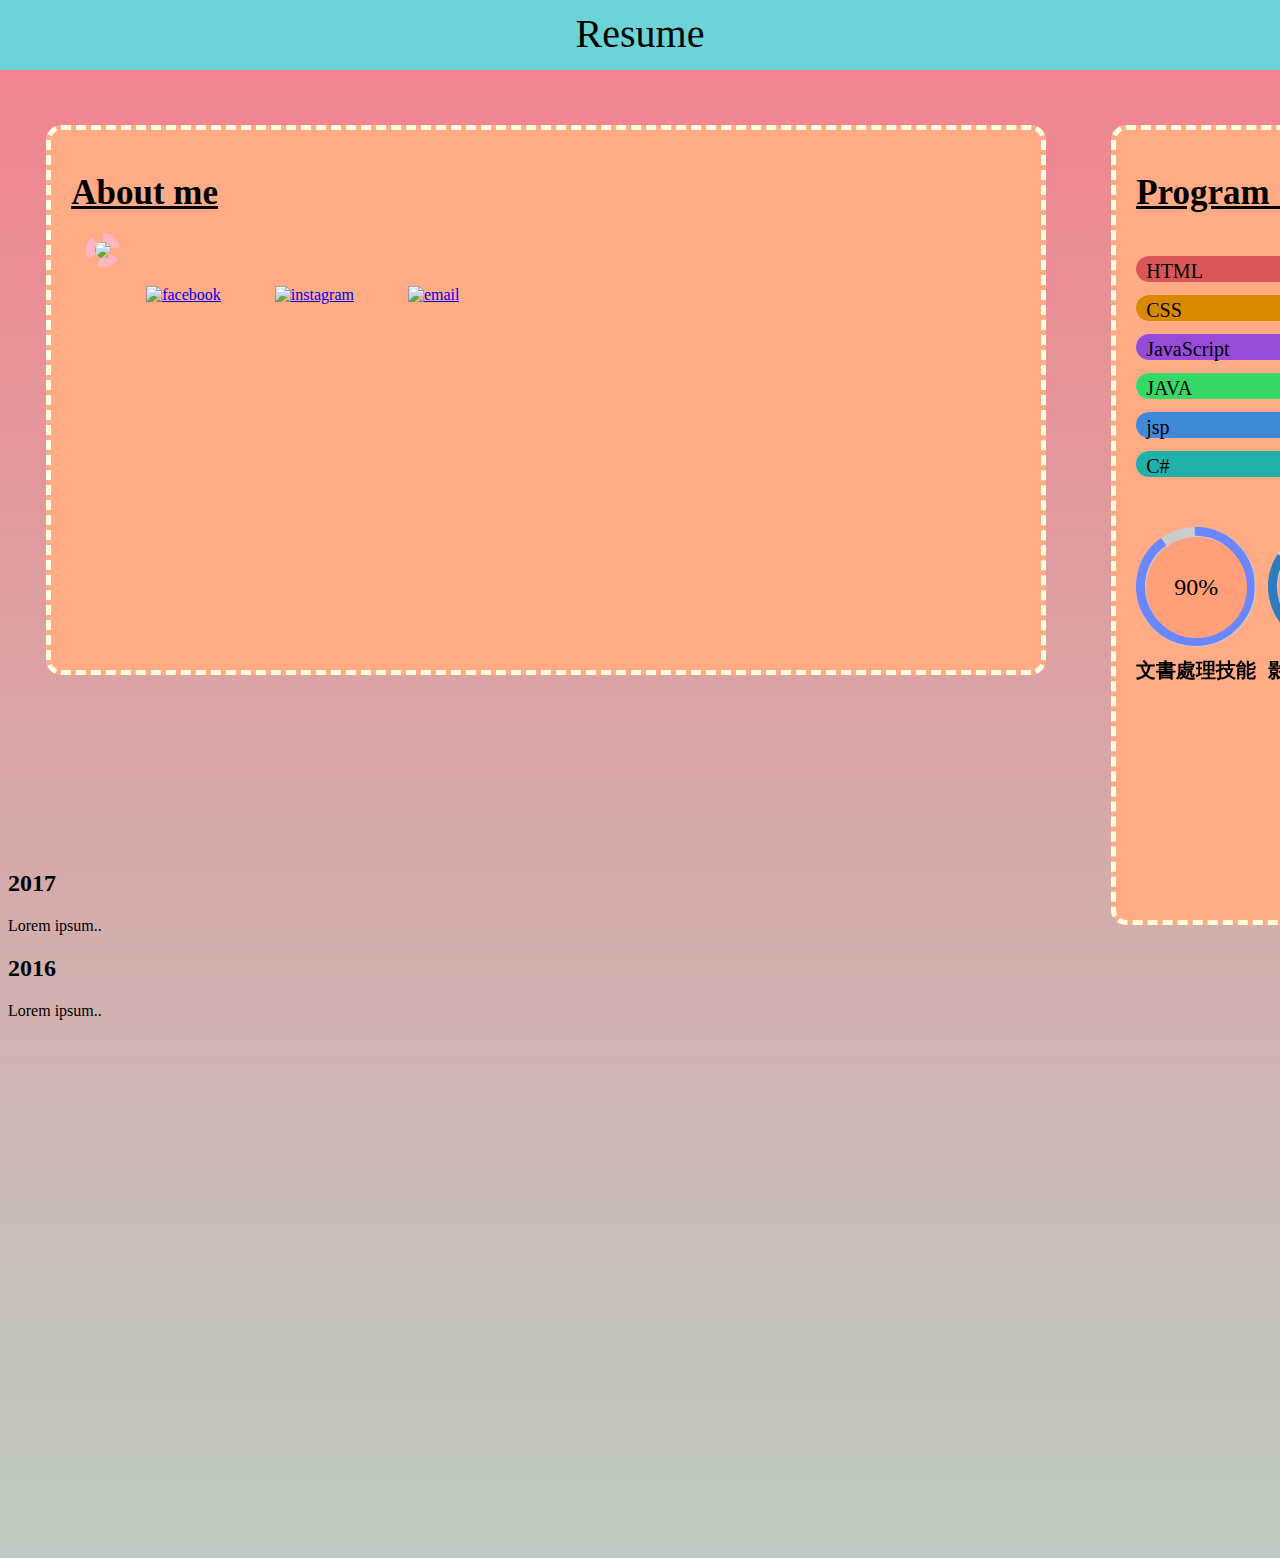
==== index.html @ b9663db2 "Add files via upload" ====
<!DOCTYPE html>
<html lang="en">

<head>
  <meta charset="UTF-8">
  <meta name="viewport" content="width=device-width, initial-scale=1">
  <title>個人簡歷</title>
  <link rel="stylesheet" type="text/css" href="assets/Css/style.css">
  <link rel="stylesheet" type="text/css" href="assets/Css/circle.css">
  <link rel="stylesheet" href="https://cdnjs.cloudflare.com/ajax/libs/animate.css/4.1.1/animate.min.css" />
  <script src="assets/Js/script.js"></script>
  <link href="assets/Css/progress.css" rel="stylesheet">
</head>

<body>
  <div class="header">
    <div class="title">Resume</div>
  </div>
  <div class="block1 anm2">
    <div class="about">
      <h1>About me</h1>
    </div>
    <div class="img">
      <div class="line"><img class="circle" src="assets/Image/pic1.png"></div>
    </div>
    <div class="icon">
      <a href="https://www.facebook.com/s212225"><img src="assets/Image/facebook.png" title="facebook"></a>
      <a href="https://www.instagram.com/sakuya_214/"><img src="assets/Image/instagram.png" title="instagram"></a>
      <a href="mailto:s2122250.0@gmail.com"><img src="assets/Image/email.png" title="email"></a>
    </div>
    <div class="info">
      <p>Name</p>
      <p>Birthday</p>
    </div>
    <div class="infomation">
      <p>蔣宜珊 (JIANG YI SHAN)</p>
      <p>2001/02/14</p>
    </div>
  </div>


  <div class="block2">
    <div>
      <h1>Program Skills</h1>
      <p>HTML</p>
      <div class="skill_bar">
        <div class="container">
          <div class="skills html">90%</div>
        </div>
        <p>CSS</p>
        <div class="container">
          <div class="skills css">80%</div>
        </div>
        <p>JavaScript</p>
        <div class="container">
          <div class="skills js">65%</div>
        </div>
        <p>JAVA</p>
        <div class="container">
          <div class="skills java">70%</div>
        </div>
        <p>jsp</p>
        <div class="container">
          <div class="skills jsp">60%</div>
        </div>
        <p>C#</p>
        <div class="container">
          <div class="skills c">76%</div>
        </div>
      </div>
    </div>

    <div class="clearfix">
      <div class="c100 p90 instrument">
        <span>90%</span>
        <div class="slice">
          <div class="bar"></div>
          <div class="fill"></div>
        </div>
        <div class="normal">文書處理技能</div>
      </div>
      <div class="c100 p84 img_p">
        <span>84%</span>
        <div class="slice">
          <div class="bar"></div>
          <div class="fill"></div>
        </div>
        <div class="normal">影像處理技能</div>
      </div>
    </div>
  </div>

  <div>

    <div class="timeline">
      <div class="box left">
        <div class="content">
          <h2>2017</h2>
          <p>Lorem ipsum..</p>
        </div>
      </div>
      <div class="box right">
        <div class="content">
          <h2>2016</h2>
          <p>Lorem ipsum..</p>
        </div>
      </div>
    </div>

  </div>
</body>

</html>
---- assets/Css/style.css ----
body {
  background-image: linear-gradient(to top, #bcccc1 0%, #ff7283 120%);
  height: 1500px;
}

.header {
  width: 100%;
  height: 70px;
  position: fixed;
  top: 0px;
  left: 0px;
  z-index: 2;
  background-color: #6cd4d7;
  border-radius: 0px;
}

.title {
  font-family: Impact;
  font-size: 40px;
  text-align: center;
  padding: 10px;
}

.block1 {
  height: 550px;
  width: 1000px;
  position: relative;
  top: 5%;
  left: 5%;
  padding: 20px;
  margin: 50px 0 0 -25px;
  border-style: dashed;
  border-color: lightyellow;
  border-width: 5px;
  background-color: #ffab86;
}

.block2 {
  height: 800px;
  width: 490px;
  position: relative;
  top: 5%;
  left: 5%;
  padding: 20px;
  margin: -550px 0 0 1040px;
  border-style: dashed;
  border-color: lightyellow;
  border-width: 5px;
  background-color: #ffab86;
}

.block2 p {
  font-family: impact;
  font-size: 20px;
  position: relative;
  top: 47px;
  left: 10px;
}

.circle {
  border-radius: 50%;
  border-style: dashed;
  border-color: lightpink;
  border-width: 9px;
}



.img {
  padding: 15px;
  padding-top: 40px;
}

h1 {
  font-family: Impact;
  font-size: 35px;
  margin-bottom: -20px;
  text-decoration: underline;

}

.line:hover {
  transform: translateY(-30px);
  transition: 1s ease-in-out;
}

.line {
  transition: 1s ease-in-out;

  width: 320px;
}

.icon img {
  border-radius: 0px;
  margin-left: 50px;
  position: relative;
  left: 25px;

}

.info {
  position: relative;
  top: -390px;
  left: 400px;
  font-family: impact, '微軟正黑體';
  font-size: 28px;
  font-weight: bold;
}

.infomation {
  position: relative;
  top: -518px;
  left: 550px;
  font-family: impact, '微軟正黑體';
  font-size: 28px;
  font-weight: bold;
}

*,
body,
a,
a:hover {
  cursor: url(../Image/cur.png), auto;
}
---- assets/Css/circle.css ----
.rect-auto,
.c100.p51 .slice,
.c100.p52 .slice,
.c100.p53 .slice,
.c100.p54 .slice,
.c100.p55 .slice,
.c100.p56 .slice,
.c100.p57 .slice,
.c100.p58 .slice,
.c100.p59 .slice,
.c100.p60 .slice,
.c100.p61 .slice,
.c100.p62 .slice,
.c100.p63 .slice,
.c100.p64 .slice,
.c100.p65 .slice,
.c100.p66 .slice,
.c100.p67 .slice,
.c100.p68 .slice,
.c100.p69 .slice,
.c100.p70 .slice,
.c100.p71 .slice,
.c100.p72 .slice,
.c100.p73 .slice,
.c100.p74 .slice,
.c100.p75 .slice,
.c100.p76 .slice,
.c100.p77 .slice,
.c100.p78 .slice,
.c100.p79 .slice,
.c100.p80 .slice,
.c100.p81 .slice,
.c100.p82 .slice,
.c100.p83 .slice,
.c100.p84 .slice,
.c100.p85 .slice,
.c100.p86 .slice,
.c100.p87 .slice,
.c100.p88 .slice,
.c100.p89 .slice,
.c100.p90 .slice,
.c100.p91 .slice,
.c100.p92 .slice,
.c100.p93 .slice,
.c100.p94 .slice,
.c100.p95 .slice,
.c100.p96 .slice,
.c100.p97 .slice,
.c100.p98 .slice,
.c100.p99 .slice,
.c100.p100 .slice {
  clip: rect(auto, auto, auto, auto);
}

.pie,
.c100 .bar,
.c100.p51 .fill,
.c100.p52 .fill,
.c100.p53 .fill,
.c100.p54 .fill,
.c100.p55 .fill,
.c100.p56 .fill,
.c100.p57 .fill,
.c100.p58 .fill,
.c100.p59 .fill,
.c100.p60 .fill,
.c100.p61 .fill,
.c100.p62 .fill,
.c100.p63 .fill,
.c100.p64 .fill,
.c100.p65 .fill,
.c100.p66 .fill,
.c100.p67 .fill,
.c100.p68 .fill,
.c100.p69 .fill,
.c100.p70 .fill,
.c100.p71 .fill,
.c100.p72 .fill,
.c100.p73 .fill,
.c100.p74 .fill,
.c100.p75 .fill,
.c100.p76 .fill,
.c100.p77 .fill,
.c100.p78 .fill,
.c100.p79 .fill,
.c100.p80 .fill,
.c100.p81 .fill,
.c100.p82 .fill,
.c100.p83 .fill,
.c100.p84 .fill,
.c100.p85 .fill,
.c100.p86 .fill,
.c100.p87 .fill,
.c100.p88 .fill,
.c100.p89 .fill,
.c100.p90 .fill,
.c100.p91 .fill,
.c100.p92 .fill,
.c100.p93 .fill,
.c100.p94 .fill,
.c100.p95 .fill,
.c100.p96 .fill,
.c100.p97 .fill,
.c100.p98 .fill,
.c100.p99 .fill,
.c100.p100 .fill {
  position: absolute;
  border: 0.08em solid #307bbb;
  width: 0.84em;
  height: 0.84em;
  clip: rect(0em, 0.5em, 1em, 0em);
  border-radius: 50%;
  -webkit-transform: rotate(0deg);
  -moz-transform: rotate(0deg);
  -ms-transform: rotate(0deg);
  -o-transform: rotate(0deg);
  transform: rotate(0deg);
}

.pie-fill,
.c100.p51 .bar:after,
.c100.p51 .fill,
.c100.p52 .bar:after,
.c100.p52 .fill,
.c100.p53 .bar:after,
.c100.p53 .fill,
.c100.p54 .bar:after,
.c100.p54 .fill,
.c100.p55 .bar:after,
.c100.p55 .fill,
.c100.p56 .bar:after,
.c100.p56 .fill,
.c100.p57 .bar:after,
.c100.p57 .fill,
.c100.p58 .bar:after,
.c100.p58 .fill,
.c100.p59 .bar:after,
.c100.p59 .fill,
.c100.p60 .bar:after,
.c100.p60 .fill,
.c100.p61 .bar:after,
.c100.p61 .fill,
.c100.p62 .bar:after,
.c100.p62 .fill,
.c100.p63 .bar:after,
.c100.p63 .fill,
.c100.p64 .bar:after,
.c100.p64 .fill,
.c100.p65 .bar:after,
.c100.p65 .fill,
.c100.p66 .bar:after,
.c100.p66 .fill,
.c100.p67 .bar:after,
.c100.p67 .fill,
.c100.p68 .bar:after,
.c100.p68 .fill,
.c100.p69 .bar:after,
.c100.p69 .fill,
.c100.p70 .bar:after,
.c100.p70 .fill,
.c100.p71 .bar:after,
.c100.p71 .fill,
.c100.p72 .bar:after,
.c100.p72 .fill,
.c100.p73 .bar:after,
.c100.p73 .fill,
.c100.p74 .bar:after,
.c100.p74 .fill,
.c100.p75 .bar:after,
.c100.p75 .fill,
.c100.p76 .bar:after,
.c100.p76 .fill,
.c100.p77 .bar:after,
.c100.p77 .fill,
.c100.p78 .bar:after,
.c100.p78 .fill,
.c100.p79 .bar:after,
.c100.p79 .fill,
.c100.p80 .bar:after,
.c100.p80 .fill,
.c100.p81 .bar:after,
.c100.p81 .fill,
.c100.p82 .bar:after,
.c100.p82 .fill,
.c100.p83 .bar:after,
.c100.p83 .fill,
.c100.p84 .bar:after,
.c100.p84 .fill,
.c100.p85 .bar:after,
.c100.p85 .fill,
.c100.p86 .bar:after,
.c100.p86 .fill,
.c100.p87 .bar:after,
.c100.p87 .fill,
.c100.p88 .bar:after,
.c100.p88 .fill,
.c100.p89 .bar:after,
.c100.p89 .fill,
.c100.p90 .bar:after,
.c100.p90 .fill,
.c100.p91 .bar:after,
.c100.p91 .fill,
.c100.p92 .bar:after,
.c100.p92 .fill,
.c100.p93 .bar:after,
.c100.p93 .fill,
.c100.p94 .bar:after,
.c100.p94 .fill,
.c100.p95 .bar:after,
.c100.p95 .fill,
.c100.p96 .bar:after,
.c100.p96 .fill,
.c100.p97 .bar:after,
.c100.p97 .fill,
.c100.p98 .bar:after,
.c100.p98 .fill,
.c100.p99 .bar:after,
.c100.p99 .fill,
.c100.p100 .bar:after,
.c100.p100 .fill {
  -webkit-transform: rotate(180deg);
  -moz-transform: rotate(180deg);
  -ms-transform: rotate(180deg);
  -o-transform: rotate(180deg);
  transform: rotate(180deg);
}

.c100 {
  position: relative;
  font-size: 120px;
  width: 1em;
  height: 1em;
  top: 100px;
  border-radius: 50%;
  float: left;
  margin: 0 0.1em 0.1em 0;
  background-color: #cccccc;
}

.c100 *,
.c100 *:before,
.c100 *:after {
  -webkit-box-sizing: content-box;
  -moz-box-sizing: content-box;
  box-sizing: content-box;
}

.c100.center {
  float: none;
  margin: 0 auto;
}


.c100>span {
  position: absolute;
  width: 100%;
  z-index: 1;
  left: 0;
  top: 0;
  width: 5em;
  font-family: impact;
  line-height: 5em;
  font-size: 0.2em;
  color: black;
  display: block;
  text-align: center;
  white-space: nowrap;
  -webkit-transition-property: all;
  -moz-transition-property: all;
  -o-transition-property: all;
  transition-property: all;
  -webkit-transition-duration: 0.2s;
  -moz-transition-duration: 0.2s;
  -o-transition-duration: 0.2s;
  transition-duration: 0.2s;
  -webkit-transition-timing-function: ease-out;
  -moz-transition-timing-function: ease-out;
  -o-transition-timing-function: ease-out;
  transition-timing-function: ease-out;
}

.c100:after {
  position: absolute;
  top: 0.08em;
  left: 0.08em;
  display: block;
  content: " ";
  border-radius: 50%;
  background-color: lightsalmon;
  width: 0.84em;
  height: 0.84em;
  -webkit-transition-property: all;
  -moz-transition-property: all;
  -o-transition-property: all;
  transition-property: all;
  -webkit-transition-duration: 0.2s;
  -moz-transition-duration: 0.2s;
  -o-transition-duration: 0.2s;
  transition-duration: 0.2s;
  -webkit-transition-timing-function: ease-in;
  -moz-transition-timing-function: ease-in;
  -o-transition-timing-function: ease-in;
  transition-timing-function: ease-in;
}

.c100 .slice {
  position: absolute;
  width: 1em;
  height: 1em;
  clip: rect(0em, 1em, 1em, 0.5em);
}

.c100.p1 .bar {
  -webkit-transform: rotate(3.6deg);
  -moz-transform: rotate(3.6deg);
  -ms-transform: rotate(3.6deg);
  -o-transform: rotate(3.6deg);
  transform: rotate(3.6deg);
}

.c100.p2 .bar {
  -webkit-transform: rotate(7.2deg);
  -moz-transform: rotate(7.2deg);
  -ms-transform: rotate(7.2deg);
  -o-transform: rotate(7.2deg);
  transform: rotate(7.2deg);
}

.c100.p3 .bar {
  -webkit-transform: rotate(10.8deg);
  -moz-transform: rotate(10.8deg);
  -ms-transform: rotate(10.8deg);
  -o-transform: rotate(10.8deg);
  transform: rotate(10.8deg);
}

.c100.p4 .bar {
  -webkit-transform: rotate(14.4deg);
  -moz-transform: rotate(14.4deg);
  -ms-transform: rotate(14.4deg);
  -o-transform: rotate(14.4deg);
  transform: rotate(14.4deg);
}

.c100.p5 .bar {
  -webkit-transform: rotate(18deg);
  -moz-transform: rotate(18deg);
  -ms-transform: rotate(18deg);
  -o-transform: rotate(18deg);
  transform: rotate(18deg);
}

.c100.p6 .bar {
  -webkit-transform: rotate(21.6deg);
  -moz-transform: rotate(21.6deg);
  -ms-transform: rotate(21.6deg);
  -o-transform: rotate(21.6deg);
  transform: rotate(21.6deg);
}

.c100.p7 .bar {
  -webkit-transform: rotate(25.2deg);
  -moz-transform: rotate(25.2deg);
  -ms-transform: rotate(25.2deg);
  -o-transform: rotate(25.2deg);
  transform: rotate(25.2deg);
}

.c100.p8 .bar {
  -webkit-transform: rotate(28.8deg);
  -moz-transform: rotate(28.8deg);
  -ms-transform: rotate(28.8deg);
  -o-transform: rotate(28.8deg);
  transform: rotate(28.8deg);
}

.c100.p9 .bar {
  -webkit-transform: rotate(32.4deg);
  -moz-transform: rotate(32.4deg);
  -ms-transform: rotate(32.4deg);
  -o-transform: rotate(32.4deg);
  transform: rotate(32.4deg);
}

.c100.p10 .bar {
  -webkit-transform: rotate(36deg);
  -moz-transform: rotate(36deg);
  -ms-transform: rotate(36deg);
  -o-transform: rotate(36deg);
  transform: rotate(36deg);
}

.c100.p11 .bar {
  -webkit-transform: rotate(39.6deg);
  -moz-transform: rotate(39.6deg);
  -ms-transform: rotate(39.6deg);
  -o-transform: rotate(39.6deg);
  transform: rotate(39.6deg);
}

.c100.p12 .bar {
  -webkit-transform: rotate(43.2deg);
  -moz-transform: rotate(43.2deg);
  -ms-transform: rotate(43.2deg);
  -o-transform: rotate(43.2deg);
  transform: rotate(43.2deg);
}

.c100.p13 .bar {
  -webkit-transform: rotate(46.800000000000004deg);
  -moz-transform: rotate(46.800000000000004deg);
  -ms-transform: rotate(46.800000000000004deg);
  -o-transform: rotate(46.800000000000004deg);
  transform: rotate(46.800000000000004deg);
}

.c100.p14 .bar {
  -webkit-transform: rotate(50.4deg);
  -moz-transform: rotate(50.4deg);
  -ms-transform: rotate(50.4deg);
  -o-transform: rotate(50.4deg);
  transform: rotate(50.4deg);
}

.c100.p15 .bar {
  -webkit-transform: rotate(54deg);
  -moz-transform: rotate(54deg);
  -ms-transform: rotate(54deg);
  -o-transform: rotate(54deg);
  transform: rotate(54deg);
}

.c100.p16 .bar {
  -webkit-transform: rotate(57.6deg);
  -moz-transform: rotate(57.6deg);
  -ms-transform: rotate(57.6deg);
  -o-transform: rotate(57.6deg);
  transform: rotate(57.6deg);
}

.c100.p17 .bar {
  -webkit-transform: rotate(61.2deg);
  -moz-transform: rotate(61.2deg);
  -ms-transform: rotate(61.2deg);
  -o-transform: rotate(61.2deg);
  transform: rotate(61.2deg);
}

.c100.p18 .bar {
  -webkit-transform: rotate(64.8deg);
  -moz-transform: rotate(64.8deg);
  -ms-transform: rotate(64.8deg);
  -o-transform: rotate(64.8deg);
  transform: rotate(64.8deg);
}

.c100.p19 .bar {
  -webkit-transform: rotate(68.4deg);
  -moz-transform: rotate(68.4deg);
  -ms-transform: rotate(68.4deg);
  -o-transform: rotate(68.4deg);
  transform: rotate(68.4deg);
}

.c100.p20 .bar {
  -webkit-transform: rotate(72deg);
  -moz-transform: rotate(72deg);
  -ms-transform: rotate(72deg);
  -o-transform: rotate(72deg);
  transform: rotate(72deg);
}

.c100.p21 .bar {
  -webkit-transform: rotate(75.60000000000001deg);
  -moz-transform: rotate(75.60000000000001deg);
  -ms-transform: rotate(75.60000000000001deg);
  -o-transform: rotate(75.60000000000001deg);
  transform: rotate(75.60000000000001deg);
}

.c100.p22 .bar {
  -webkit-transform: rotate(79.2deg);
  -moz-transform: rotate(79.2deg);
  -ms-transform: rotate(79.2deg);
  -o-transform: rotate(79.2deg);
  transform: rotate(79.2deg);
}

.c100.p23 .bar {
  -webkit-transform: rotate(82.8deg);
  -moz-transform: rotate(82.8deg);
  -ms-transform: rotate(82.8deg);
  -o-transform: rotate(82.8deg);
  transform: rotate(82.8deg);
}

.c100.p24 .bar {
  -webkit-transform: rotate(86.4deg);
  -moz-transform: rotate(86.4deg);
  -ms-transform: rotate(86.4deg);
  -o-transform: rotate(86.4deg);
  transform: rotate(86.4deg);
}

.c100.p25 .bar {
  -webkit-transform: rotate(90deg);
  -moz-transform: rotate(90deg);
  -ms-transform: rotate(90deg);
  -o-transform: rotate(90deg);
  transform: rotate(90deg);
}

.c100.p26 .bar {
  -webkit-transform: rotate(93.60000000000001deg);
  -moz-transform: rotate(93.60000000000001deg);
  -ms-transform: rotate(93.60000000000001deg);
  -o-transform: rotate(93.60000000000001deg);
  transform: rotate(93.60000000000001deg);
}

.c100.p27 .bar {
  -webkit-transform: rotate(97.2deg);
  -moz-transform: rotate(97.2deg);
  -ms-transform: rotate(97.2deg);
  -o-transform: rotate(97.2deg);
  transform: rotate(97.2deg);
}

.c100.p28 .bar {
  -webkit-transform: rotate(100.8deg);
  -moz-transform: rotate(100.8deg);
  -ms-transform: rotate(100.8deg);
  -o-transform: rotate(100.8deg);
  transform: rotate(100.8deg);
}

.c100.p29 .bar {
  -webkit-transform: rotate(104.4deg);
  -moz-transform: rotate(104.4deg);
  -ms-transform: rotate(104.4deg);
  -o-transform: rotate(104.4deg);
  transform: rotate(104.4deg);
}

.c100.p30 .bar {
  -webkit-transform: rotate(108deg);
  -moz-transform: rotate(108deg);
  -ms-transform: rotate(108deg);
  -o-transform: rotate(108deg);
  transform: rotate(108deg);
}

.c100.p31 .bar {
  -webkit-transform: rotate(111.60000000000001deg);
  -moz-transform: rotate(111.60000000000001deg);
  -ms-transform: rotate(111.60000000000001deg);
  -o-transform: rotate(111.60000000000001deg);
  transform: rotate(111.60000000000001deg);
}

.c100.p32 .bar {
  -webkit-transform: rotate(115.2deg);
  -moz-transform: rotate(115.2deg);
  -ms-transform: rotate(115.2deg);
  -o-transform: rotate(115.2deg);
  transform: rotate(115.2deg);
}

.c100.p33 .bar {
  -webkit-transform: rotate(118.8deg);
  -moz-transform: rotate(118.8deg);
  -ms-transform: rotate(118.8deg);
  -o-transform: rotate(118.8deg);
  transform: rotate(118.8deg);
}

.c100.p34 .bar {
  -webkit-transform: rotate(122.4deg);
  -moz-transform: rotate(122.4deg);
  -ms-transform: rotate(122.4deg);
  -o-transform: rotate(122.4deg);
  transform: rotate(122.4deg);
}

.c100.p35 .bar {
  -webkit-transform: rotate(126deg);
  -moz-transform: rotate(126deg);
  -ms-transform: rotate(126deg);
  -o-transform: rotate(126deg);
  transform: rotate(126deg);
}

.c100.p36 .bar {
  -webkit-transform: rotate(129.6deg);
  -moz-transform: rotate(129.6deg);
  -ms-transform: rotate(129.6deg);
  -o-transform: rotate(129.6deg);
  transform: rotate(129.6deg);
}

.c100.p37 .bar {
  -webkit-transform: rotate(133.20000000000002deg);
  -moz-transform: rotate(133.20000000000002deg);
  -ms-transform: rotate(133.20000000000002deg);
  -o-transform: rotate(133.20000000000002deg);
  transform: rotate(133.20000000000002deg);
}

.c100.p38 .bar {
  -webkit-transform: rotate(136.8deg);
  -moz-transform: rotate(136.8deg);
  -ms-transform: rotate(136.8deg);
  -o-transform: rotate(136.8deg);
  transform: rotate(136.8deg);
}

.c100.p39 .bar {
  -webkit-transform: rotate(140.4deg);
  -moz-transform: rotate(140.4deg);
  -ms-transform: rotate(140.4deg);
  -o-transform: rotate(140.4deg);
  transform: rotate(140.4deg);
}

.c100.p40 .bar {
  -webkit-transform: rotate(144deg);
  -moz-transform: rotate(144deg);
  -ms-transform: rotate(144deg);
  -o-transform: rotate(144deg);
  transform: rotate(144deg);
}

.c100.p41 .bar {
  -webkit-transform: rotate(147.6deg);
  -moz-transform: rotate(147.6deg);
  -ms-transform: rotate(147.6deg);
  -o-transform: rotate(147.6deg);
  transform: rotate(147.6deg);
}

.c100.p42 .bar {
  -webkit-transform: rotate(151.20000000000002deg);
  -moz-transform: rotate(151.20000000000002deg);
  -ms-transform: rotate(151.20000000000002deg);
  -o-transform: rotate(151.20000000000002deg);
  transform: rotate(151.20000000000002deg);
}

.c100.p43 .bar {
  -webkit-transform: rotate(154.8deg);
  -moz-transform: rotate(154.8deg);
  -ms-transform: rotate(154.8deg);
  -o-transform: rotate(154.8deg);
  transform: rotate(154.8deg);
}

.c100.p44 .bar {
  -webkit-transform: rotate(158.4deg);
  -moz-transform: rotate(158.4deg);
  -ms-transform: rotate(158.4deg);
  -o-transform: rotate(158.4deg);
  transform: rotate(158.4deg);
}

.c100.p45 .bar {
  -webkit-transform: rotate(162deg);
  -moz-transform: rotate(162deg);
  -ms-transform: rotate(162deg);
  -o-transform: rotate(162deg);
  transform: rotate(162deg);
}

.c100.p46 .bar {
  -webkit-transform: rotate(165.6deg);
  -moz-transform: rotate(165.6deg);
  -ms-transform: rotate(165.6deg);
  -o-transform: rotate(165.6deg);
  transform: rotate(165.6deg);
}

.c100.p47 .bar {
  -webkit-transform: rotate(169.20000000000002deg);
  -moz-transform: rotate(169.20000000000002deg);
  -ms-transform: rotate(169.20000000000002deg);
  -o-transform: rotate(169.20000000000002deg);
  transform: rotate(169.20000000000002deg);
}

.c100.p48 .bar {
  -webkit-transform: rotate(172.8deg);
  -moz-transform: rotate(172.8deg);
  -ms-transform: rotate(172.8deg);
  -o-transform: rotate(172.8deg);
  transform: rotate(172.8deg);
}

.c100.p49 .bar {
  -webkit-transform: rotate(176.4deg);
  -moz-transform: rotate(176.4deg);
  -ms-transform: rotate(176.4deg);
  -o-transform: rotate(176.4deg);
  transform: rotate(176.4deg);
}

.c100.p50 .bar {
  -webkit-transform: rotate(180deg);
  -moz-transform: rotate(180deg);
  -ms-transform: rotate(180deg);
  -o-transform: rotate(180deg);
  transform: rotate(180deg);
}

.c100.p51 .bar {
  -webkit-transform: rotate(183.6deg);
  -moz-transform: rotate(183.6deg);
  -ms-transform: rotate(183.6deg);
  -o-transform: rotate(183.6deg);
  transform: rotate(183.6deg);
}

.c100.p52 .bar {
  -webkit-transform: rotate(187.20000000000002deg);
  -moz-transform: rotate(187.20000000000002deg);
  -ms-transform: rotate(187.20000000000002deg);
  -o-transform: rotate(187.20000000000002deg);
  transform: rotate(187.20000000000002deg);
}

.c100.p53 .bar {
  -webkit-transform: rotate(190.8deg);
  -moz-transform: rotate(190.8deg);
  -ms-transform: rotate(190.8deg);
  -o-transform: rotate(190.8deg);
  transform: rotate(190.8deg);
}

.c100.p54 .bar {
  -webkit-transform: rotate(194.4deg);
  -moz-transform: rotate(194.4deg);
  -ms-transform: rotate(194.4deg);
  -o-transform: rotate(194.4deg);
  transform: rotate(194.4deg);
}

.c100.p55 .bar {
  -webkit-transform: rotate(198deg);
  -moz-transform: rotate(198deg);
  -ms-transform: rotate(198deg);
  -o-transform: rotate(198deg);
  transform: rotate(198deg);
}

.c100.p56 .bar {
  -webkit-transform: rotate(201.6deg);
  -moz-transform: rotate(201.6deg);
  -ms-transform: rotate(201.6deg);
  -o-transform: rotate(201.6deg);
  transform: rotate(201.6deg);
}

.c100.p57 .bar {
  -webkit-transform: rotate(205.20000000000002deg);
  -moz-transform: rotate(205.20000000000002deg);
  -ms-transform: rotate(205.20000000000002deg);
  -o-transform: rotate(205.20000000000002deg);
  transform: rotate(205.20000000000002deg);
}

.c100.p58 .bar {
  -webkit-transform: rotate(208.8deg);
  -moz-transform: rotate(208.8deg);
  -ms-transform: rotate(208.8deg);
  -o-transform: rotate(208.8deg);
  transform: rotate(208.8deg);
}

.c100.p59 .bar {
  -webkit-transform: rotate(212.4deg);
  -moz-transform: rotate(212.4deg);
  -ms-transform: rotate(212.4deg);
  -o-transform: rotate(212.4deg);
  transform: rotate(212.4deg);
}

.c100.p60 .bar {
  -webkit-transform: rotate(216deg);
  -moz-transform: rotate(216deg);
  -ms-transform: rotate(216deg);
  -o-transform: rotate(216deg);
  transform: rotate(216deg);
}

.c100.p61 .bar {
  -webkit-transform: rotate(219.6deg);
  -moz-transform: rotate(219.6deg);
  -ms-transform: rotate(219.6deg);
  -o-transform: rotate(219.6deg);
  transform: rotate(219.6deg);
}

.c100.p62 .bar {
  -webkit-transform: rotate(223.20000000000002deg);
  -moz-transform: rotate(223.20000000000002deg);
  -ms-transform: rotate(223.20000000000002deg);
  -o-transform: rotate(223.20000000000002deg);
  transform: rotate(223.20000000000002deg);
}

.c100.p63 .bar {
  -webkit-transform: rotate(226.8deg);
  -moz-transform: rotate(226.8deg);
  -ms-transform: rotate(226.8deg);
  -o-transform: rotate(226.8deg);
  transform: rotate(226.8deg);
}

.c100.p64 .bar {
  -webkit-transform: rotate(230.4deg);
  -moz-transform: rotate(230.4deg);
  -ms-transform: rotate(230.4deg);
  -o-transform: rotate(230.4deg);
  transform: rotate(230.4deg);
}

.c100.p65 .bar {
  -webkit-transform: rotate(234deg);
  -moz-transform: rotate(234deg);
  -ms-transform: rotate(234deg);
  -o-transform: rotate(234deg);
  transform: rotate(234deg);
}

.c100.p66 .bar {
  -webkit-transform: rotate(237.6deg);
  -moz-transform: rotate(237.6deg);
  -ms-transform: rotate(237.6deg);
  -o-transform: rotate(237.6deg);
  transform: rotate(237.6deg);
}

.c100.p67 .bar {
  -webkit-transform: rotate(241.20000000000002deg);
  -moz-transform: rotate(241.20000000000002deg);
  -ms-transform: rotate(241.20000000000002deg);
  -o-transform: rotate(241.20000000000002deg);
  transform: rotate(241.20000000000002deg);
}

.c100.p68 .bar {
  -webkit-transform: rotate(244.8deg);
  -moz-transform: rotate(244.8deg);
  -ms-transform: rotate(244.8deg);
  -o-transform: rotate(244.8deg);
  transform: rotate(244.8deg);
}

.c100.p69 .bar {
  -webkit-transform: rotate(248.4deg);
  -moz-transform: rotate(248.4deg);
  -ms-transform: rotate(248.4deg);
  -o-transform: rotate(248.4deg);
  transform: rotate(248.4deg);
}

.c100.p70 .bar {
  -webkit-transform: rotate(252deg);
  -moz-transform: rotate(252deg);
  -ms-transform: rotate(252deg);
  -o-transform: rotate(252deg);
  transform: rotate(252deg);
}

.c100.p71 .bar {
  -webkit-transform: rotate(255.6deg);
  -moz-transform: rotate(255.6deg);
  -ms-transform: rotate(255.6deg);
  -o-transform: rotate(255.6deg);
  transform: rotate(255.6deg);
}

.c100.p72 .bar {
  -webkit-transform: rotate(259.2deg);
  -moz-transform: rotate(259.2deg);
  -ms-transform: rotate(259.2deg);
  -o-transform: rotate(259.2deg);
  transform: rotate(259.2deg);
}

.c100.p73 .bar {
  -webkit-transform: rotate(262.8deg);
  -moz-transform: rotate(262.8deg);
  -ms-transform: rotate(262.8deg);
  -o-transform: rotate(262.8deg);
  transform: rotate(262.8deg);
}

.c100.p74 .bar {
  -webkit-transform: rotate(266.40000000000003deg);
  -moz-transform: rotate(266.40000000000003deg);
  -ms-transform: rotate(266.40000000000003deg);
  -o-transform: rotate(266.40000000000003deg);
  transform: rotate(266.40000000000003deg);
}

.c100.p75 .bar {
  -webkit-transform: rotate(270deg);
  -moz-transform: rotate(270deg);
  -ms-transform: rotate(270deg);
  -o-transform: rotate(270deg);
  transform: rotate(270deg);
}

.c100.p76 .bar {
  -webkit-transform: rotate(273.6deg);
  -moz-transform: rotate(273.6deg);
  -ms-transform: rotate(273.6deg);
  -o-transform: rotate(273.6deg);
  transform: rotate(273.6deg);
}

.c100.p77 .bar {
  -webkit-transform: rotate(277.2deg);
  -moz-transform: rotate(277.2deg);
  -ms-transform: rotate(277.2deg);
  -o-transform: rotate(277.2deg);
  transform: rotate(277.2deg);
}

.c100.p78 .bar {
  -webkit-transform: rotate(280.8deg);
  -moz-transform: rotate(280.8deg);
  -ms-transform: rotate(280.8deg);
  -o-transform: rotate(280.8deg);
  transform: rotate(280.8deg);
}

.c100.p79 .bar {
  -webkit-transform: rotate(284.40000000000003deg);
  -moz-transform: rotate(284.40000000000003deg);
  -ms-transform: rotate(284.40000000000003deg);
  -o-transform: rotate(284.40000000000003deg);
  transform: rotate(284.40000000000003deg);
}

.c100.p80 .bar {
  -webkit-transform: rotate(288deg);
  -moz-transform: rotate(288deg);
  -ms-transform: rotate(288deg);
  -o-transform: rotate(288deg);
  transform: rotate(288deg);
}

.c100.p81 .bar {
  -webkit-transform: rotate(291.6deg);
  -moz-transform: rotate(291.6deg);
  -ms-transform: rotate(291.6deg);
  -o-transform: rotate(291.6deg);
  transform: rotate(291.6deg);
}

.c100.p82 .bar {
  -webkit-transform: rotate(295.2deg);
  -moz-transform: rotate(295.2deg);
  -ms-transform: rotate(295.2deg);
  -o-transform: rotate(295.2deg);
  transform: rotate(295.2deg);
}

.c100.p83 .bar {
  -webkit-transform: rotate(298.8deg);
  -moz-transform: rotate(298.8deg);
  -ms-transform: rotate(298.8deg);
  -o-transform: rotate(298.8deg);
  transform: rotate(298.8deg);
}

.c100.p84 .bar {
  -webkit-transform: rotate(302.40000000000003deg);
  -moz-transform: rotate(302.40000000000003deg);
  -ms-transform: rotate(302.40000000000003deg);
  -o-transform: rotate(302.40000000000003deg);
  transform: rotate(302.40000000000003deg);
}

.c100.p85 .bar {
  -webkit-transform: rotate(306deg);
  -moz-transform: rotate(306deg);
  -ms-transform: rotate(306deg);
  -o-transform: rotate(306deg);
  transform: rotate(306deg);
}

.c100.p86 .bar {
  -webkit-transform: rotate(309.6deg);
  -moz-transform: rotate(309.6deg);
  -ms-transform: rotate(309.6deg);
  -o-transform: rotate(309.6deg);
  transform: rotate(309.6deg);
}

.c100.p87 .bar {
  -webkit-transform: rotate(313.2deg);
  -moz-transform: rotate(313.2deg);
  -ms-transform: rotate(313.2deg);
  -o-transform: rotate(313.2deg);
  transform: rotate(313.2deg);
}

.c100.p88 .bar {
  -webkit-transform: rotate(316.8deg);
  -moz-transform: rotate(316.8deg);
  -ms-transform: rotate(316.8deg);
  -o-transform: rotate(316.8deg);
  transform: rotate(316.8deg);
}

.c100.p89 .bar {
  -webkit-transform: rotate(320.40000000000003deg);
  -moz-transform: rotate(320.40000000000003deg);
  -ms-transform: rotate(320.40000000000003deg);
  -o-transform: rotate(320.40000000000003deg);
  transform: rotate(320.40000000000003deg);
}

.c100.p90 .bar {
  -webkit-transform: rotate(324deg);
  -moz-transform: rotate(324deg);
  -ms-transform: rotate(324deg);
  -o-transform: rotate(324deg);
  transform: rotate(324deg);
}

.c100.p91 .bar {
  -webkit-transform: rotate(327.6deg);
  -moz-transform: rotate(327.6deg);
  -ms-transform: rotate(327.6deg);
  -o-transform: rotate(327.6deg);
  transform: rotate(327.6deg);
}

.c100.p92 .bar {
  -webkit-transform: rotate(331.2deg);
  -moz-transform: rotate(331.2deg);
  -ms-transform: rotate(331.2deg);
  -o-transform: rotate(331.2deg);
  transform: rotate(331.2deg);
}

.c100.p93 .bar {
  -webkit-transform: rotate(334.8deg);
  -moz-transform: rotate(334.8deg);
  -ms-transform: rotate(334.8deg);
  -o-transform: rotate(334.8deg);
  transform: rotate(334.8deg);
}

.c100.p94 .bar {
  -webkit-transform: rotate(338.40000000000003deg);
  -moz-transform: rotate(338.40000000000003deg);
  -ms-transform: rotate(338.40000000000003deg);
  -o-transform: rotate(338.40000000000003deg);
  transform: rotate(338.40000000000003deg);
}

.c100.p95 .bar {
  -webkit-transform: rotate(342deg);
  -moz-transform: rotate(342deg);
  -ms-transform: rotate(342deg);
  -o-transform: rotate(342deg);
  transform: rotate(342deg);
}

.c100.p96 .bar {
  -webkit-transform: rotate(345.6deg);
  -moz-transform: rotate(345.6deg);
  -ms-transform: rotate(345.6deg);
  -o-transform: rotate(345.6deg);
  transform: rotate(345.6deg);
}

.c100.p97 .bar {
  -webkit-transform: rotate(349.2deg);
  -moz-transform: rotate(349.2deg);
  -ms-transform: rotate(349.2deg);
  -o-transform: rotate(349.2deg);
  transform: rotate(349.2deg);
}

.c100.p98 .bar {
  -webkit-transform: rotate(352.8deg);
  -moz-transform: rotate(352.8deg);
  -ms-transform: rotate(352.8deg);
  -o-transform: rotate(352.8deg);
  transform: rotate(352.8deg);
}

.c100.p99 .bar {
  -webkit-transform: rotate(356.40000000000003deg);
  -moz-transform: rotate(356.40000000000003deg);
  -ms-transform: rotate(356.40000000000003deg);
  -o-transform: rotate(356.40000000000003deg);
  transform: rotate(356.40000000000003deg);
}

.c100.p100 .bar {
  -webkit-transform: rotate(360deg);
  -moz-transform: rotate(360deg);
  -ms-transform: rotate(360deg);
  -o-transform: rotate(360deg);
  transform: rotate(360deg);
}

.c100:hover {
  cursor: default;
}

.c100:hover>span {
  width: 3.33em;
  line-height: 3.33em;
  font-size: 0.3em;
  color: #307bbb;
}

.c100:hover:after {
  top: 0.04em;
  left: 0.04em;
  width: 0.92em;
  height: 0.92em;
}


.bar {
  animation-name: bar;
  animation-duration: 1.5s;
  animation-timing-function: ease-in;

}

@keyframes bar {
  0% {
    -webkit-transform: rotate(180deg);
    -moz-transform: rotate(180deg);
    -ms-transform: rotate(180deg);
    -o-transform: rotate(180deg);
    transform: rotate(180deg);
  }
}

.normal {
  z-index: 3;
  position: relative;
  top: 130px;
  font-family: impact,
    '微軟正黑體';
  font-size: 20px;
  font-weight: bold;
}

.c100.p90 .fill,
.c100.p90 .bar {
  border: 0.08em solid #6b86ff;
}
---- assets/Css/progress.css ----
* {
   box-sizing: border-box;
   border-radius: 15px;
}

.container {
   width: 100%;
   background-color: #ddd;
   margin-bottom: -50px;

}

.skills {
   text-align: right;
   padding-top: 3px;
   padding-bottom: -3px;
   color: black;
   font-family: Impact;
   font-size: 20px;
   animation-name: anm;
   animation-duration: 1.5s;
   animation-timing-function: ease-in;

}

.html {
   width: 90%;
   background-color: #D95857;

}

.css {
   width: 80%;
   background-color: #D98900;
}

.js {
   width: 65%;
   background-color: #974CD9;
}

.java {
   width: 70%;
   background-color: #36D968;
}

.jsp {
   width: 60%;
   background-color: #418AD9;
}

.c {
   width: 76%;
   background-color: lightseagreen;
}


@keyframes anm {
   0% {
      width: 30%;
   }
}

.block2 p:hover {
   transform: scale(1.1);
   transition: 0.5s ease-in-out;
}

.block2 p {
   transition: 0.5s ease-in-out;
}
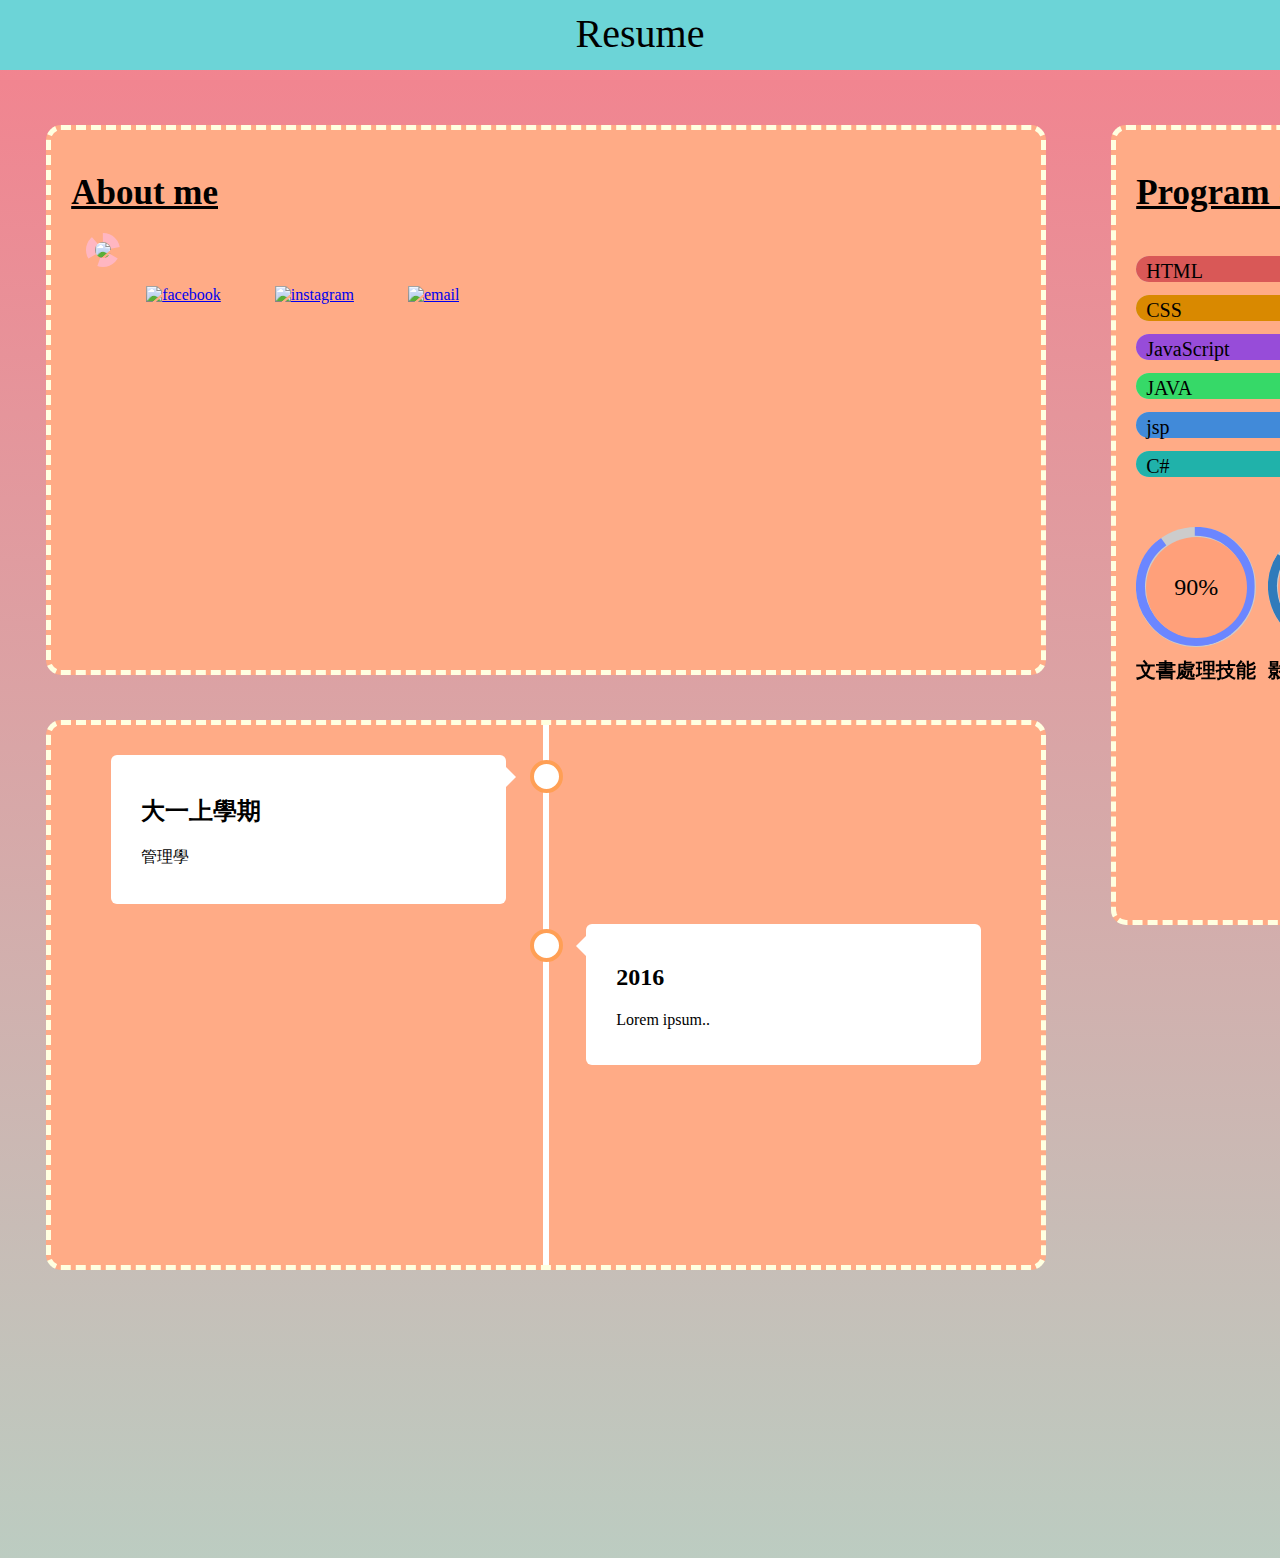
==== commit 7a2fcf28: "Add files via upload" ====
--- a/index.html
+++ b/index.html
@@ -10,6 +10,7 @@
   <link rel="stylesheet" href="https://cdnjs.cloudflare.com/ajax/libs/animate.css/4.1.1/animate.min.css" />
   <script src="assets/Js/script.js"></script>
   <link href="assets/Css/progress.css" rel="stylesheet">
+  <link href="assets/Css/timeline.css" rel="stylesheet">
 </head>
 
 <body>
@@ -94,15 +95,19 @@
 
     <div class="timeline">
       <div class="box left">
-        <div class="content">
-          <h2>2017</h2>
-          <p>Lorem ipsum..</p>
+        <div class="con">
+          <div class="text">
+            <h2>大一上學期</h2>
+            <p>管理學</p>
+          </div>
         </div>
       </div>
       <div class="box right">
-        <div class="content">
-          <h2>2016</h2>
-          <p>Lorem ipsum..</p>
+        <div class="con">
+          <div class="text">
+            <h2>2016</h2>
+            <p>Lorem ipsum..</p>
+          </div>
         </div>
       </div>
     </div>
--- a/assets/Css/timeline.css
+++ b/assets/Css/timeline.css
@@ -0,0 +1,141 @@
+/* The actual timeline (the vertical ruler) */
+.timeline {
+  height: 550px;
+  width: 1000px;
+  position: relative;
+  top: 5%;
+  left: 5%;
+  padding: 20px;
+  margin: -130px 0 0 -25px;
+  border-style: dashed;
+  border-color: lightyellow;
+  border-width: 5px;
+  background-color: #ffab86;
+
+
+}
+
+/* The actual timeline (the vertical ruler) */
+.timeline::after {
+  content: '';
+  position: absolute;
+  width: 6px;
+  background-color: white;
+  top: 0;
+  bottom: 0;
+  left: 50%;
+  margin-left: -3px;
+
+}
+
+/* Container around content */
+.box {
+  padding: 10px 40px;
+  position: relative;
+  width: 50%;
+}
+
+/* The circles on the timeline */
+.box::after {
+  content: '';
+  position: absolute;
+  width: 25px;
+  height: 25px;
+  right: -17px;
+  background-color: white;
+  border: 4px solid #FF9F55;
+  top: 15px;
+  border-radius: 50%;
+  z-index: 1;
+}
+
+/* Place the container to the left */
+.left {
+  left: 0;
+}
+
+/* Place the container to the right */
+.right {
+  left: 50%;
+}
+
+/* Add arrows to the left container (pointing right) */
+.left::before {
+  content: " ";
+  height: 0;
+  position: absolute;
+  top: 22px;
+  width: 0;
+  z-index: 1;
+  right: 30px;
+  border: medium solid white;
+  border-width: 10px 0 10px 10px;
+  border-color: transparent transparent transparent white;
+}
+
+/* Add arrows to the right container (pointing left) */
+.right::before {
+  content: " ";
+  height: 0;
+  position: absolute;
+  top: 22px;
+  width: 0;
+  z-index: 1;
+  left: 30px;
+  border: medium solid white;
+  border-width: 10px 10px 10px 0;
+  border-color: transparent white transparent transparent;
+}
+
+/* Fix the circle for containers on the right side */
+.right::after {
+  left: -16px;
+}
+
+/* The actual content */
+.con {
+  padding: 20px 30px;
+  background-color: white;
+  position: relative;
+  border-radius: 6px;
+  transition: 1.5s ease-in;
+}
+
+/* Media queries - Responsive timeline on screens less than 600px wide */
+@media screen and (max-width: 600px) {
+
+  /* Place the timelime to the left */
+  .timeline::after {
+    left: 31px;
+  }
+
+  /* Full-width containers */
+  .box {
+    width: 100%;
+    padding-left: 70px;
+    padding-right: 25px;
+  }
+
+  /* Make sure that all arrows are pointing leftwards */
+  .box::before {
+    left: 60px;
+    border: medium solid white;
+    border-width: 10px 10px 10px 0;
+    border-color: transparent white transparent transparent;
+  }
+
+  /* Make sure all circles are at the same spot */
+  .left::after,
+  .right::after {
+    left: 15px;
+  }
+
+  /* Make all right containers behave like the left ones */
+  .right {
+    left: 0%;
+  }
+}
+
+.text {
+  transition: 1s;
+}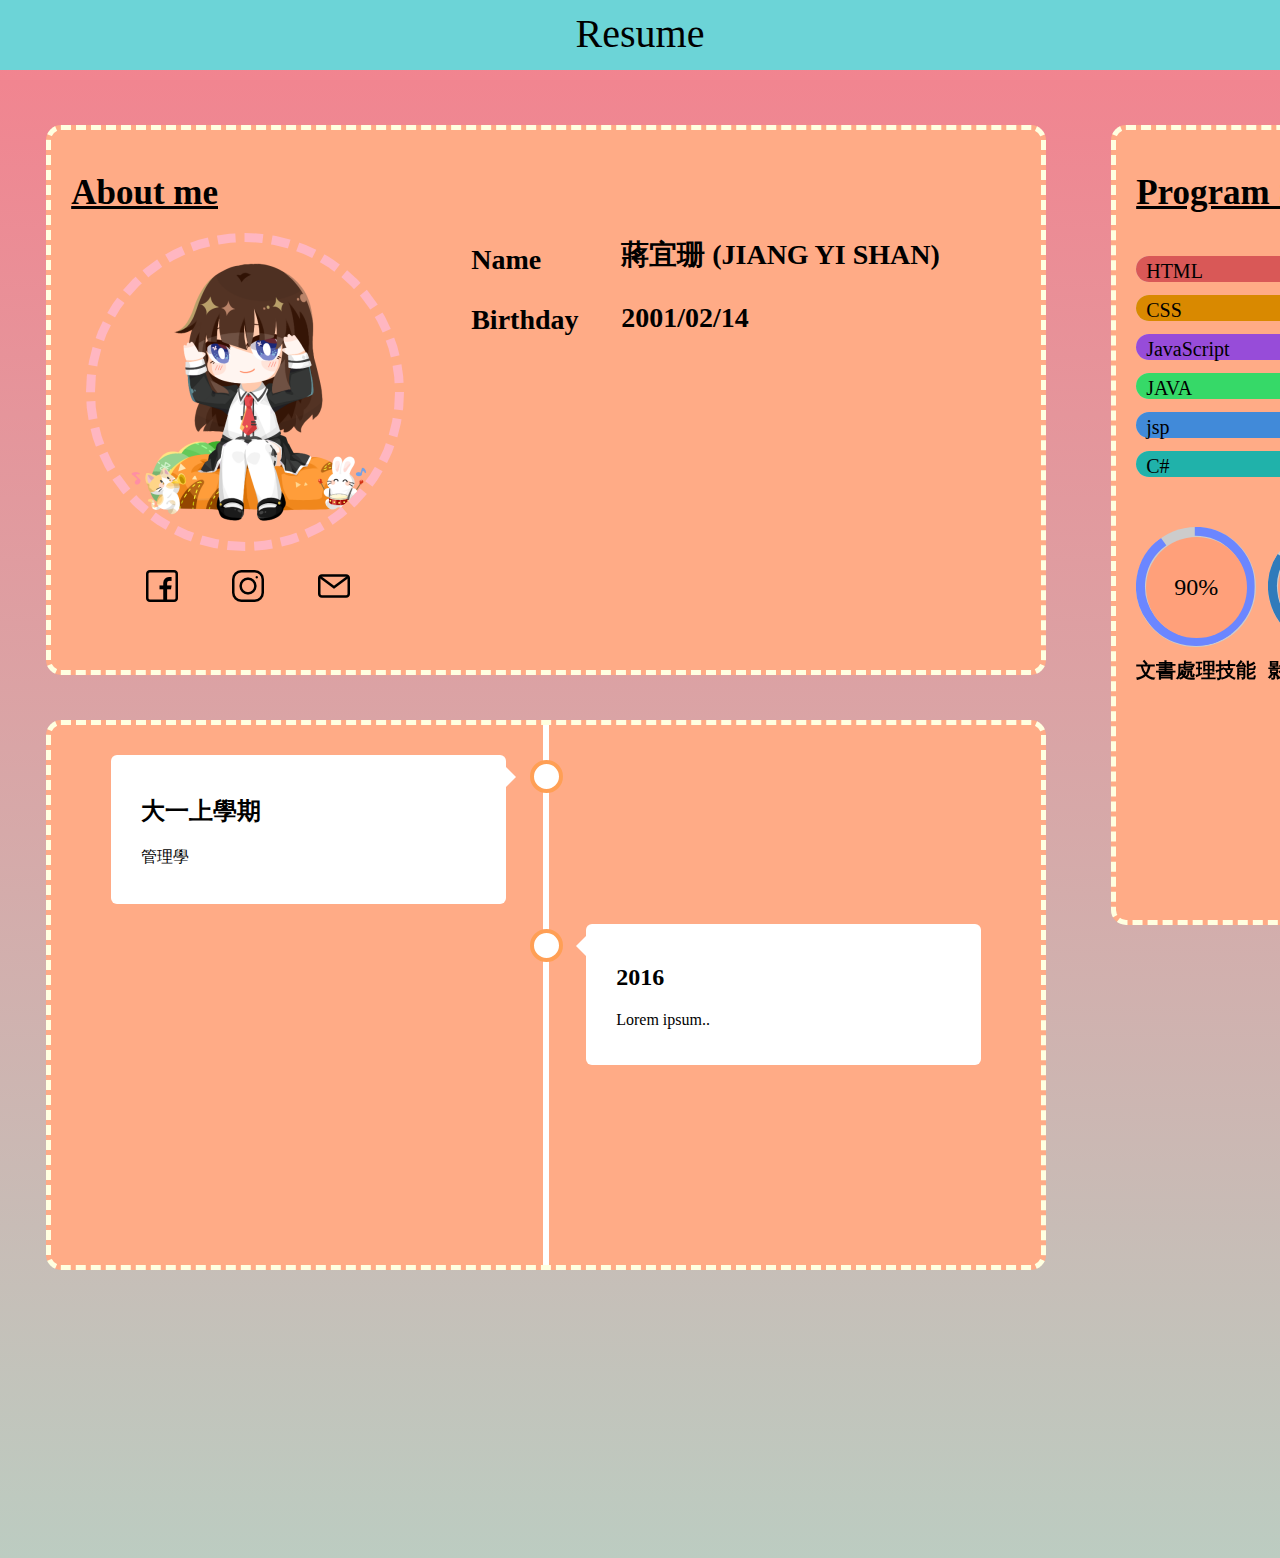
==== commit 63ac7c59: "first commit" ====
--- a/index.html
+++ b/index.html
@@ -1,118 +1,118 @@
-<!DOCTYPE html>
-<html lang="en">
-
-<head>
-  <meta charset="UTF-8">
-  <meta name="viewport" content="width=device-width, initial-scale=1">
-  <title>個人簡歷</title>
-  <link rel="stylesheet" type="text/css" href="assets/Css/style.css">
-  <link rel="stylesheet" type="text/css" href="assets/Css/circle.css">
-  <link rel="stylesheet" href="https://cdnjs.cloudflare.com/ajax/libs/animate.css/4.1.1/animate.min.css" />
-  <script src="assets/Js/script.js"></script>
-  <link href="assets/Css/progress.css" rel="stylesheet">
-  <link href="assets/Css/timeline.css" rel="stylesheet">
-</head>
-
-<body>
-  <div class="header">
-    <div class="title">Resume</div>
-  </div>
-  <div class="block1 anm2">
-    <div class="about">
-      <h1>About me</h1>
-    </div>
-    <div class="img">
-      <div class="line"><img class="circle" src="assets/Image/pic1.png"></div>
-    </div>
-    <div class="icon">
-      <a href="https://www.facebook.com/s212225"><img src="assets/Image/facebook.png" title="facebook"></a>
-      <a href="https://www.instagram.com/sakuya_214/"><img src="assets/Image/instagram.png" title="instagram"></a>
-      <a href="mailto:s2122250.0@gmail.com"><img src="assets/Image/email.png" title="email"></a>
-    </div>
-    <div class="info">
-      <p>Name</p>
-      <p>Birthday</p>
-    </div>
-    <div class="infomation">
-      <p>蔣宜珊 (JIANG YI SHAN)</p>
-      <p>2001/02/14</p>
-    </div>
-  </div>
-
-
-  <div class="block2">
-    <div>
-      <h1>Program Skills</h1>
-      <p>HTML</p>
-      <div class="skill_bar">
-        <div class="container">
-          <div class="skills html">90%</div>
-        </div>
-        <p>CSS</p>
-        <div class="container">
-          <div class="skills css">80%</div>
-        </div>
-        <p>JavaScript</p>
-        <div class="container">
-          <div class="skills js">65%</div>
-        </div>
-        <p>JAVA</p>
-        <div class="container">
-          <div class="skills java">70%</div>
-        </div>
-        <p>jsp</p>
-        <div class="container">
-          <div class="skills jsp">60%</div>
-        </div>
-        <p>C#</p>
-        <div class="container">
-          <div class="skills c">76%</div>
-        </div>
-      </div>
-    </div>
-
-    <div class="clearfix">
-      <div class="c100 p90 instrument">
-        <span>90%</span>
-        <div class="slice">
-          <div class="bar"></div>
-          <div class="fill"></div>
-        </div>
-        <div class="normal">文書處理技能</div>
-      </div>
-      <div class="c100 p84 img_p">
-        <span>84%</span>
-        <div class="slice">
-          <div class="bar"></div>
-          <div class="fill"></div>
-        </div>
-        <div class="normal">影像處理技能</div>
-      </div>
-    </div>
-  </div>
-
-  <div>
-
-    <div class="timeline">
-      <div class="box left">
-        <div class="con">
-          <div class="text">
-            <h2>大一上學期</h2>
-            <p>管理學</p>
-          </div>
-        </div>
-      </div>
-      <div class="box right">
-        <div class="con">
-          <div class="text">
-            <h2>2016</h2>
-            <p>Lorem ipsum..</p>
-          </div>
-        </div>
-      </div>
-    </div>
-
-  </div>
-</body>
-
+<!DOCTYPE html>
+<html lang="en">
+
+<head>
+  <meta charset="UTF-8">
+  <meta name="viewport" content="width=device-width, initial-scale=1">
+  <title>個人簡歷</title>
+  <link rel="stylesheet" type="text/css" href="assets/Css/style.css">
+  <link rel="stylesheet" type="text/css" href="assets/Css/circle.css">
+  <link rel="stylesheet" href="https://cdnjs.cloudflare.com/ajax/libs/animate.css/4.1.1/animate.min.css" />
+  <script src="assets/Js/script.js"></script>
+  <link href="assets/Css/progress.css" rel="stylesheet">
+  <link href="assets/Css/timeline.css" rel="stylesheet">
+</head>
+
+<body>
+  <div class="header">
+    <div class="title">Resume</div>
+  </div>
+  <div class="block1 anm2">
+    <div class="about">
+      <h1>About me</h1>
+    </div>
+    <div class="img">
+      <div class="line"><img class="circle" src="assets/Image/pic1.png"></div>
+    </div>
+    <div class="icon">
+      <a href="https://www.facebook.com/s212225"><img src="assets/Image/facebook.png" title="facebook"></a>
+      <a href="https://www.instagram.com/sakuya_214/"><img src="assets/Image/instagram.png" title="instagram"></a>
+      <a href="mailto:s2122250.0@gmail.com"><img src="assets/Image/email.png" title="email"></a>
+    </div>
+    <div class="info">
+      <p>Name</p>
+      <p>Birthday</p>
+    </div>
+    <div class="infomation">
+      <p>蔣宜珊 (JIANG YI SHAN)</p>
+      <p>2001/02/14</p>
+    </div>
+  </div>
+
+
+  <div class="block2">
+    <div>
+      <h1>Program Skills</h1>
+      <p>HTML</p>
+      <div class="skill_bar">
+        <div class="container">
+          <div class="skills html">90%</div>
+        </div>
+        <p>CSS</p>
+        <div class="container">
+          <div class="skills css">80%</div>
+        </div>
+        <p>JavaScript</p>
+        <div class="container">
+          <div class="skills js">65%</div>
+        </div>
+        <p>JAVA</p>
+        <div class="container">
+          <div class="skills java">70%</div>
+        </div>
+        <p>jsp</p>
+        <div class="container">
+          <div class="skills jsp">60%</div>
+        </div>
+        <p>C#</p>
+        <div class="container">
+          <div class="skills c">76%</div>
+        </div>
+      </div>
+    </div>
+
+    <div class="clearfix">
+      <div class="c100 p90 instrument">
+        <span>90%</span>
+        <div class="slice">
+          <div class="bar"></div>
+          <div class="fill"></div>
+        </div>
+        <div class="normal">文書處理技能</div>
+      </div>
+      <div class="c100 p84 img_p">
+        <span>84%</span>
+        <div class="slice">
+          <div class="bar"></div>
+          <div class="fill"></div>
+        </div>
+        <div class="normal">影像處理技能</div>
+      </div>
+    </div>
+  </div>
+
+  <div>
+
+    <div class="timeline">
+      <div class="box left">
+        <div class="con">
+          <div class="text">
+            <h2>大一上學期</h2>
+            <p>管理學</p>
+          </div>
+        </div>
+      </div>
+      <div class="box right">
+        <div class="con">
+          <div class="text">
+            <h2>2016</h2>
+            <p>Lorem ipsum..</p>
+          </div>
+        </div>
+      </div>
+    </div>
+
+  </div>
+</body>
+
 </html>--- a/assets/Css/style.css
+++ b/assets/Css/style.css
@@ -1,124 +1,124 @@
-body {
-  background-image: linear-gradient(to top, #bcccc1 0%, #ff7283 120%);
-  height: 1500px;
-}
-
-.header {
-  width: 100%;
-  height: 70px;
-  position: fixed;
-  top: 0px;
-  left: 0px;
-  z-index: 2;
-  background-color: #6cd4d7;
-  border-radius: 0px;
-}
-
-.title {
-  font-family: Impact;
-  font-size: 40px;
-  text-align: center;
-  padding: 10px;
-}
-
-.block1 {
-  height: 550px;
-  width: 1000px;
-  position: relative;
-  top: 5%;
-  left: 5%;
-  padding: 20px;
-  margin: 50px 0 0 -25px;
-  border-style: dashed;
-  border-color: lightyellow;
-  border-width: 5px;
-  background-color: #ffab86;
-}
-
-.block2 {
-  height: 800px;
-  width: 490px;
-  position: relative;
-  top: 5%;
-  left: 5%;
-  padding: 20px;
-  margin: -550px 0 0 1040px;
-  border-style: dashed;
-  border-color: lightyellow;
-  border-width: 5px;
-  background-color: #ffab86;
-}
-
-.block2 p {
-  font-family: impact;
-  font-size: 20px;
-  position: relative;
-  top: 47px;
-  left: 10px;
-}
-
-.circle {
-  border-radius: 50%;
-  border-style: dashed;
-  border-color: lightpink;
-  border-width: 9px;
-}
-
-
-
-.img {
-  padding: 15px;
-  padding-top: 40px;
-}
-
-h1 {
-  font-family: Impact;
-  font-size: 35px;
-  margin-bottom: -20px;
-  text-decoration: underline;
-
-}
-
-.line:hover {
-  transform: translateY(-30px);
-  transition: 1s ease-in-out;
-}
-
-.line {
-  transition: 1s ease-in-out;
-
-  width: 320px;
-}
-
-.icon img {
-  border-radius: 0px;
-  margin-left: 50px;
-  position: relative;
-  left: 25px;
-
-}
-
-.info {
-  position: relative;
-  top: -390px;
-  left: 400px;
-  font-family: impact, '微軟正黑體';
-  font-size: 28px;
-  font-weight: bold;
-}
-
-.infomation {
-  position: relative;
-  top: -518px;
-  left: 550px;
-  font-family: impact, '微軟正黑體';
-  font-size: 28px;
-  font-weight: bold;
-}
-
-*,
-body,
-a,
-a:hover {
-  cursor: url(../Image/cur.png), auto;
+body {
+  background-image: linear-gradient(to top, #bcccc1 0%, #ff7283 120%);
+  height: 1500px;
+}
+
+.header {
+  width: 100%;
+  height: 70px;
+  position: fixed;
+  top: 0px;
+  left: 0px;
+  z-index: 2;
+  background-color: #6cd4d7;
+  border-radius: 0px;
+}
+
+.title {
+  font-family: Impact;
+  font-size: 40px;
+  text-align: center;
+  padding: 10px;
+}
+
+.block1 {
+  height: 550px;
+  width: 1000px;
+  position: relative;
+  top: 5%;
+  left: 5%;
+  padding: 20px;
+  margin: 50px 0 0 -25px;
+  border-style: dashed;
+  border-color: lightyellow;
+  border-width: 5px;
+  background-color: #ffab86;
+}
+
+.block2 {
+  height: 800px;
+  width: 490px;
+  position: relative;
+  top: 5%;
+  left: 5%;
+  padding: 20px;
+  margin: -550px 0 0 1040px;
+  border-style: dashed;
+  border-color: lightyellow;
+  border-width: 5px;
+  background-color: #ffab86;
+}
+
+.block2 p {
+  font-family: impact;
+  font-size: 20px;
+  position: relative;
+  top: 47px;
+  left: 10px;
+}
+
+.circle {
+  border-radius: 50%;
+  border-style: dashed;
+  border-color: lightpink;
+  border-width: 9px;
+}
+
+
+
+.img {
+  padding: 15px;
+  padding-top: 40px;
+}
+
+h1 {
+  font-family: Impact;
+  font-size: 35px;
+  margin-bottom: -20px;
+  text-decoration: underline;
+
+}
+
+.line:hover {
+  transform: translateY(-30px);
+  transition: 1s ease-in-out;
+}
+
+.line {
+  transition: 1s ease-in-out;
+
+  width: 320px;
+}
+
+.icon img {
+  border-radius: 0px;
+  margin-left: 50px;
+  position: relative;
+  left: 25px;
+
+}
+
+.info {
+  position: relative;
+  top: -390px;
+  left: 400px;
+  font-family: impact, '微軟正黑體';
+  font-size: 28px;
+  font-weight: bold;
+}
+
+.infomation {
+  position: relative;
+  top: -518px;
+  left: 550px;
+  font-family: impact, '微軟正黑體';
+  font-size: 28px;
+  font-weight: bold;
+}
+
+*,
+body,
+a,
+a:hover {
+  cursor: url(../Image/cur.png), auto;
 }--- a/assets/Css/progress.css
+++ b/assets/Css/progress.css
@@ -1,71 +1,71 @@
-* {
-   box-sizing: border-box;
-   border-radius: 15px;
-}
-
-.container {
-   width: 100%;
-   background-color: #ddd;
-   margin-bottom: -50px;
-
-}
-
-.skills {
-   text-align: right;
-   padding-top: 3px;
-   padding-bottom: -3px;
-   color: black;
-   font-family: Impact;
-   font-size: 20px;
-   animation-name: anm;
-   animation-duration: 1.5s;
-   animation-timing-function: ease-in;
-
-}
-
-.html {
-   width: 90%;
-   background-color: #D95857;
-
-}
-
-.css {
-   width: 80%;
-   background-color: #D98900;
-}
-
-.js {
-   width: 65%;
-   background-color: #974CD9;
-}
-
-.java {
-   width: 70%;
-   background-color: #36D968;
-}
-
-.jsp {
-   width: 60%;
-   background-color: #418AD9;
-}
-
-.c {
-   width: 76%;
-   background-color: lightseagreen;
-}
-
-
-@keyframes anm {
-   0% {
-      width: 30%;
-   }
-}
-
-.block2 p:hover {
-   transform: scale(1.1);
-   transition: 0.5s ease-in-out;
-}
-
-.block2 p {
-   transition: 0.5s ease-in-out;
+* {
+   box-sizing: border-box;
+   border-radius: 15px;
+}
+
+.container {
+   width: 100%;
+   background-color: #ddd;
+   margin-bottom: -50px;
+
+}
+
+.skills {
+   text-align: right;
+   padding-top: 3px;
+   padding-bottom: -3px;
+   color: black;
+   font-family: Impact;
+   font-size: 20px;
+   animation-name: anm;
+   animation-duration: 1.5s;
+   animation-timing-function: ease-in;
+
+}
+
+.html {
+   width: 90%;
+   background-color: #D95857;
+
+}
+
+.css {
+   width: 80%;
+   background-color: #D98900;
+}
+
+.js {
+   width: 65%;
+   background-color: #974CD9;
+}
+
+.java {
+   width: 70%;
+   background-color: #36D968;
+}
+
+.jsp {
+   width: 60%;
+   background-color: #418AD9;
+}
+
+.c {
+   width: 76%;
+   background-color: lightseagreen;
+}
+
+
+@keyframes anm {
+   0% {
+      width: 30%;
+   }
+}
+
+.block2 p:hover {
+   transform: scale(1.1);
+   transition: 0.5s ease-in-out;
+}
+
+.block2 p {
+   transition: 0.5s ease-in-out;
 }--- a/assets/Css/timeline.css
+++ b/assets/Css/timeline.css
@@ -1,141 +1,141 @@
-/* The actual timeline (the vertical ruler) */
-.timeline {
-  height: 550px;
-  width: 1000px;
-  position: relative;
-  top: 5%;
-  left: 5%;
-  padding: 20px;
-  margin: -130px 0 0 -25px;
-  border-style: dashed;
-  border-color: lightyellow;
-  border-width: 5px;
-  background-color: #ffab86;
-
-
-}
-
-/* The actual timeline (the vertical ruler) */
-.timeline::after {
-  content: '';
-  position: absolute;
-  width: 6px;
-  background-color: white;
-  top: 0;
-  bottom: 0;
-  left: 50%;
-  margin-left: -3px;
-
-}
-
-/* Container around content */
-.box {
-  padding: 10px 40px;
-  position: relative;
-  width: 50%;
-}
-
-/* The circles on the timeline */
-.box::after {
-  content: '';
-  position: absolute;
-  width: 25px;
-  height: 25px;
-  right: -17px;
-  background-color: white;
-  border: 4px solid #FF9F55;
-  top: 15px;
-  border-radius: 50%;
-  z-index: 1;
-}
-
-/* Place the container to the left */
-.left {
-  left: 0;
-}
-
-/* Place the container to the right */
-.right {
-  left: 50%;
-}
-
-/* Add arrows to the left container (pointing right) */
-.left::before {
-  content: " ";
-  height: 0;
-  position: absolute;
-  top: 22px;
-  width: 0;
-  z-index: 1;
-  right: 30px;
-  border: medium solid white;
-  border-width: 10px 0 10px 10px;
-  border-color: transparent transparent transparent white;
-}
-
-/* Add arrows to the right container (pointing left) */
-.right::before {
-  content: " ";
-  height: 0;
-  position: absolute;
-  top: 22px;
-  width: 0;
-  z-index: 1;
-  left: 30px;
-  border: medium solid white;
-  border-width: 10px 10px 10px 0;
-  border-color: transparent white transparent transparent;
-}
-
-/* Fix the circle for containers on the right side */
-.right::after {
-  left: -16px;
-}
-
-/* The actual content */
-.con {
-  padding: 20px 30px;
-  background-color: white;
-  position: relative;
-  border-radius: 6px;
-  transition: 1.5s ease-in;
-}
-
-/* Media queries - Responsive timeline on screens less than 600px wide */
-@media screen and (max-width: 600px) {
-
-  /* Place the timelime to the left */
-  .timeline::after {
-    left: 31px;
-  }
-
-  /* Full-width containers */
-  .box {
-    width: 100%;
-    padding-left: 70px;
-    padding-right: 25px;
-  }
-
-  /* Make sure that all arrows are pointing leftwards */
-  .box::before {
-    left: 60px;
-    border: medium solid white;
-    border-width: 10px 10px 10px 0;
-    border-color: transparent white transparent transparent;
-  }
-
-  /* Make sure all circles are at the same spot */
-  .left::after,
-  .right::after {
-    left: 15px;
-  }
-
-  /* Make all right containers behave like the left ones */
-  .right {
-    left: 0%;
-  }
-}
-
-.text {
-  transition: 1s;
+/* The actual timeline (the vertical ruler) */
+.timeline {
+  height: 550px;
+  width: 1000px;
+  position: relative;
+  top: 5%;
+  left: 5%;
+  padding: 20px;
+  margin: -130px 0 0 -25px;
+  border-style: dashed;
+  border-color: lightyellow;
+  border-width: 5px;
+  background-color: #ffab86;
+
+
+}
+
+/* The actual timeline (the vertical ruler) */
+.timeline::after {
+  content: '';
+  position: absolute;
+  width: 6px;
+  background-color: white;
+  top: 0;
+  bottom: 0;
+  left: 50%;
+  margin-left: -3px;
+
+}
+
+/* Container around content */
+.box {
+  padding: 10px 40px;
+  position: relative;
+  width: 50%;
+}
+
+/* The circles on the timeline */
+.box::after {
+  content: '';
+  position: absolute;
+  width: 25px;
+  height: 25px;
+  right: -17px;
+  background-color: white;
+  border: 4px solid #FF9F55;
+  top: 15px;
+  border-radius: 50%;
+  z-index: 1;
+}
+
+/* Place the container to the left */
+.left {
+  left: 0;
+}
+
+/* Place the container to the right */
+.right {
+  left: 50%;
+}
+
+/* Add arrows to the left container (pointing right) */
+.left::before {
+  content: " ";
+  height: 0;
+  position: absolute;
+  top: 22px;
+  width: 0;
+  z-index: 1;
+  right: 30px;
+  border: medium solid white;
+  border-width: 10px 0 10px 10px;
+  border-color: transparent transparent transparent white;
+}
+
+/* Add arrows to the right container (pointing left) */
+.right::before {
+  content: " ";
+  height: 0;
+  position: absolute;
+  top: 22px;
+  width: 0;
+  z-index: 1;
+  left: 30px;
+  border: medium solid white;
+  border-width: 10px 10px 10px 0;
+  border-color: transparent white transparent transparent;
+}
+
+/* Fix the circle for containers on the right side */
+.right::after {
+  left: -16px;
+}
+
+/* The actual content */
+.con {
+  padding: 20px 30px;
+  background-color: white;
+  position: relative;
+  border-radius: 6px;
+  transition: 1.5s ease-in;
+}
+
+/* Media queries - Responsive timeline on screens less than 600px wide */
+@media screen and (max-width: 600px) {
+
+  /* Place the timelime to the left */
+  .timeline::after {
+    left: 31px;
+  }
+
+  /* Full-width containers */
+  .box {
+    width: 100%;
+    padding-left: 70px;
+    padding-right: 25px;
+  }
+
+  /* Make sure that all arrows are pointing leftwards */
+  .box::before {
+    left: 60px;
+    border: medium solid white;
+    border-width: 10px 10px 10px 0;
+    border-color: transparent white transparent transparent;
+  }
+
+  /* Make sure all circles are at the same spot */
+  .left::after,
+  .right::after {
+    left: 15px;
+  }
+
+  /* Make all right containers behave like the left ones */
+  .right {
+    left: 0%;
+  }
+}
+
+.text {
+  transition: 1s;
 }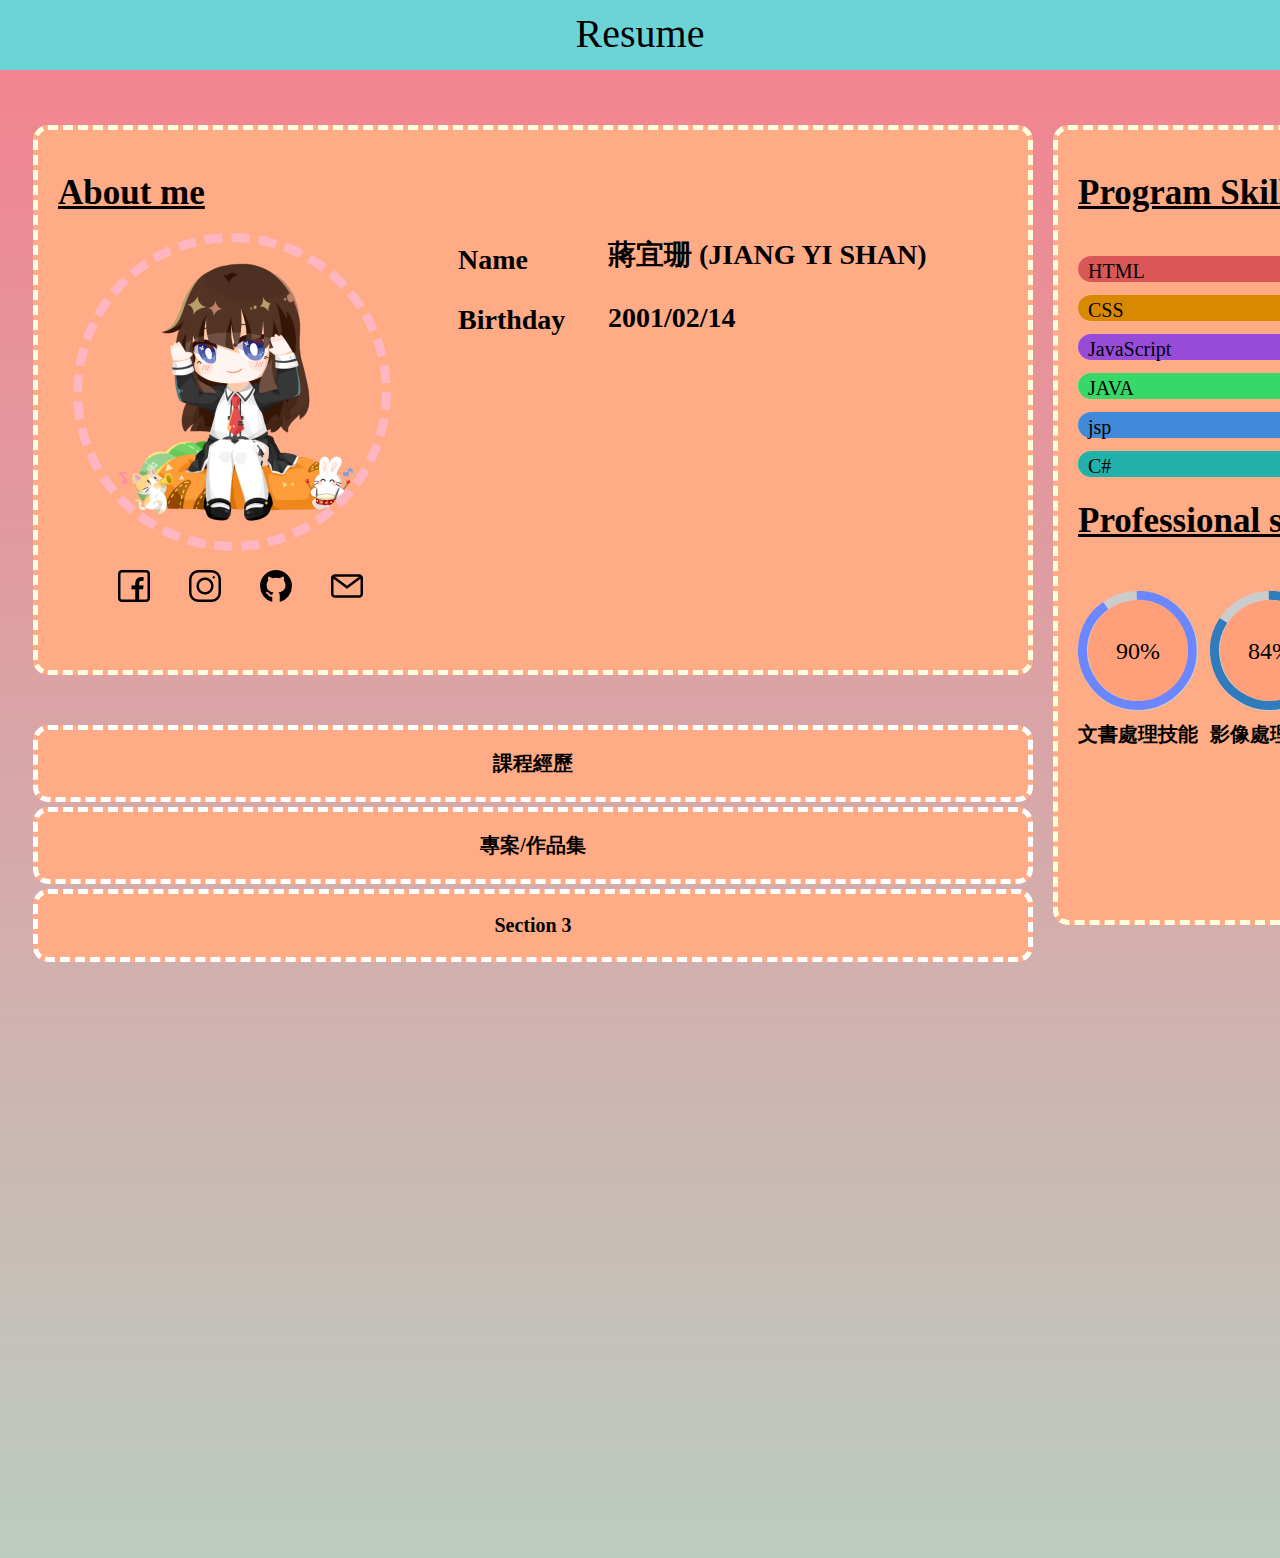
==== commit 9e9e7bc3: "Add files via upload" ====
--- a/index.html
+++ b/index.html
@@ -1,118 +1,171 @@
-<!DOCTYPE html>
-<html lang="en">
-
-<head>
-  <meta charset="UTF-8">
-  <meta name="viewport" content="width=device-width, initial-scale=1">
-  <title>個人簡歷</title>
-  <link rel="stylesheet" type="text/css" href="assets/Css/style.css">
-  <link rel="stylesheet" type="text/css" href="assets/Css/circle.css">
-  <link rel="stylesheet" href="https://cdnjs.cloudflare.com/ajax/libs/animate.css/4.1.1/animate.min.css" />
-  <script src="assets/Js/script.js"></script>
-  <link href="assets/Css/progress.css" rel="stylesheet">
-  <link href="assets/Css/timeline.css" rel="stylesheet">
-</head>
-
-<body>
-  <div class="header">
-    <div class="title">Resume</div>
-  </div>
-  <div class="block1 anm2">
-    <div class="about">
-      <h1>About me</h1>
-    </div>
-    <div class="img">
-      <div class="line"><img class="circle" src="assets/Image/pic1.png"></div>
-    </div>
-    <div class="icon">
-      <a href="https://www.facebook.com/s212225"><img src="assets/Image/facebook.png" title="facebook"></a>
-      <a href="https://www.instagram.com/sakuya_214/"><img src="assets/Image/instagram.png" title="instagram"></a>
-      <a href="mailto:s2122250.0@gmail.com"><img src="assets/Image/email.png" title="email"></a>
-    </div>
-    <div class="info">
-      <p>Name</p>
-      <p>Birthday</p>
-    </div>
-    <div class="infomation">
-      <p>蔣宜珊 (JIANG YI SHAN)</p>
-      <p>2001/02/14</p>
-    </div>
-  </div>
-
-
-  <div class="block2">
-    <div>
-      <h1>Program Skills</h1>
-      <p>HTML</p>
-      <div class="skill_bar">
-        <div class="container">
-          <div class="skills html">90%</div>
-        </div>
-        <p>CSS</p>
-        <div class="container">
-          <div class="skills css">80%</div>
-        </div>
-        <p>JavaScript</p>
-        <div class="container">
-          <div class="skills js">65%</div>
-        </div>
-        <p>JAVA</p>
-        <div class="container">
-          <div class="skills java">70%</div>
-        </div>
-        <p>jsp</p>
-        <div class="container">
-          <div class="skills jsp">60%</div>
-        </div>
-        <p>C#</p>
-        <div class="container">
-          <div class="skills c">76%</div>
-        </div>
-      </div>
-    </div>
-
-    <div class="clearfix">
-      <div class="c100 p90 instrument">
-        <span>90%</span>
-        <div class="slice">
-          <div class="bar"></div>
-          <div class="fill"></div>
-        </div>
-        <div class="normal">文書處理技能</div>
-      </div>
-      <div class="c100 p84 img_p">
-        <span>84%</span>
-        <div class="slice">
-          <div class="bar"></div>
-          <div class="fill"></div>
-        </div>
-        <div class="normal">影像處理技能</div>
-      </div>
-    </div>
-  </div>
-
-  <div>
-
-    <div class="timeline">
-      <div class="box left">
-        <div class="con">
-          <div class="text">
-            <h2>大一上學期</h2>
-            <p>管理學</p>
-          </div>
-        </div>
-      </div>
-      <div class="box right">
-        <div class="con">
-          <div class="text">
-            <h2>2016</h2>
-            <p>Lorem ipsum..</p>
-          </div>
-        </div>
-      </div>
-    </div>
-
-  </div>
-</body>
-
+<!DOCTYPE html>
+<html lang="en">
+
+<head>
+  <meta charset="UTF-8">
+  <meta name="viewport" content="width=device-width, initial-scale=1">
+  <title>個人簡歷</title>
+  <link rel="stylesheet" type="text/css" href="assets/Css/style.css">
+  <link rel="stylesheet" type="text/css" href="assets/Css/circle.css">
+  <link rel="stylesheet" href="https://cdnjs.cloudflare.com/ajax/libs/animate.css/4.1.1/animate.min.css" />
+  <link href="assets/Css/progress.css" rel="stylesheet">
+  <link href="assets/Css/timeline.css" rel="stylesheet">
+  <link href="assets/Css/accordion.css" rel="stylesheet">
+  <link href="assets/Css/flip-card.css" rel="stylesheet">
+  <script src="assets/Js/accordion.js"></script>
+</head>
+
+<body>
+  <div class="header">
+    <div class="title">Resume</div>
+  </div>
+
+  <div class="block1 anm2">
+    <div class="about">
+      <h1>About me</h1>
+    </div>
+    <div class="img">
+      <div class="line"><img class="circle" src="assets/Image/pic1.png"></div>
+    </div>
+    <div class="icon">
+      <a href="https://www.facebook.com/s212225"><img src="assets/Image/facebook.png" title="facebook"></a>
+      <a href="https://www.instagram.com/sakuya_214/"><img src="assets/Image/instagram.png" title="instagram"></a>
+      <a href="https://github.com/sakuya0214/"><img src="assets/Image/github.png" title="github"></a>
+      <a href="mailto:s2122250.0@gmail.com"><img src="assets/Image/email.png" title="email"></a>
+    </div>
+    <div class="info">
+      <p>Name</p>
+      <p>Birthday</p>
+    </div>
+    <div class="infomation">
+      <p>蔣宜珊 (JIANG YI SHAN)</p>
+      <p>2001/02/14</p>
+    </div>
+  </div>
+
+
+  <div class="block2">
+    <div>
+      <h1>Program Skills</h1>
+      <p>HTML</p>
+      <div class="skill_bar">
+        <div class="container">
+          <div class="skills html">90%</div>
+        </div>
+        <p>CSS</p>
+        <div class="container">
+          <div class="skills css">80%</div>
+        </div>
+        <p>JavaScript</p>
+        <div class="container">
+          <div class="skills js">65%</div>
+        </div>
+        <p>JAVA</p>
+        <div class="container">
+          <div class="skills java">70%</div>
+        </div>
+        <p>jsp</p>
+        <div class="container">
+          <div class="skills jsp">60%</div>
+        </div>
+        <p>C#</p>
+        <div class="container">
+          <div class="skills c">76%</div>
+        </div>
+      </div>
+    </div>
+    <h1>Professional skill</h1>
+    <div class="clearfix">
+      <div class="c100 p90 instrument">
+        <span>90%</span>
+        <div class="slice">
+          <div class="bar"></div>
+          <div class="fill"></div>
+        </div>
+        <div class="normal">文書處理技能</div>
+      </div>
+      <div class="c100 p84 img_p">
+        <span>84%</span>
+        <div class="slice">
+          <div class="bar"></div>
+          <div class="fill"></div>
+        </div>
+        <div class="normal">影像處理技能</div>
+      </div>
+    </div>
+  </div>
+
+
+  <div class="accordion_bar">
+    <div>
+      <button class="accordion">課程經歷</button>
+      <div class="panel">
+        <div class="timeline">
+          <div class="flip-card box left">
+            <div class="con flip-card-inner">
+              <div class="flip-card-front text">
+                <h2>大一上學期</h2>
+                <p>管理學</p>
+              </div>
+              <div class="flip-card-back">
+                <h2>專案名稱</h2>
+                <p>銀髮學院APP教學</p>
+              </div>
+            </div>
+          </div>
+          <div class="flip-card box right">
+            <div class="con flip-card-inner">
+              <div class="flip-card-front text">
+                <h2>大一下學期</h2>
+                <p>企業概論</p>
+              </div>
+              <div class="flip-card-back">
+                <h2>專案名稱</h2>
+                <p>傑克與魔豆纖餅</p>
+              </div>
+            </div>
+          </div>
+        </div>
+      </div>
+
+    </div>
+    <div>
+      <button class="accordion">專案/作品集</button>
+      <div class="panel">
+        <p>Lorem ipsum dolor sit amet, consectetur adipisicing elit, sed do eiusmod tempor incididunt ut labore et
+          dolore
+          magna aliqua. Ut enim ad minim veniam, quis nostrud exercitation ullamco laboris nisi ut aliquip ex ea
+          commodo
+          consequat.</p>
+      </div>
+
+      <button class="accordion">Section 3</button>
+      <div class="panel">
+        <p>Lorem ipsum dolor sit amet, consectetur adipisicing elit, sed do eiusmod tempor incididunt ut labore et
+          dolore
+          magna aliqua. Ut enim ad minim veniam, quis nostrud exercitation ullamco laboris nisi ut aliquip ex ea
+          commodo
+          consequat.</p>
+      </div>
+      <script>
+        var acc = document.getElementsByClassName("accordion");
+        var i;
+
+        for (i = 0; i < acc.length; i++) {
+          acc[i].addEventListener("click", function () {
+            this.classList.toggle("active");
+            var
+              panel = this.nextElementSibling;
+            if (panel.style.maxHeight) {
+              panel.style.maxHeight = null;
+            } else {
+              panel.style.maxHeight = panel.scrollHeight + "px";
+            }
+          });
+        }
+      </script>
+    </div>
+  </div>
+</body>
+
 </html>--- a/assets/Css/style.css
+++ b/assets/Css/style.css
@@ -1,124 +1,123 @@
-body {
-  background-image: linear-gradient(to top, #bcccc1 0%, #ff7283 120%);
-  height: 1500px;
-}
-
-.header {
-  width: 100%;
-  height: 70px;
-  position: fixed;
-  top: 0px;
-  left: 0px;
-  z-index: 2;
-  background-color: #6cd4d7;
-  border-radius: 0px;
-}
-
-.title {
-  font-family: Impact;
-  font-size: 40px;
-  text-align: center;
-  padding: 10px;
-}
-
-.block1 {
-  height: 550px;
-  width: 1000px;
-  position: relative;
-  top: 5%;
-  left: 5%;
-  padding: 20px;
-  margin: 50px 0 0 -25px;
-  border-style: dashed;
-  border-color: lightyellow;
-  border-width: 5px;
-  background-color: #ffab86;
-}
-
-.block2 {
-  height: 800px;
-  width: 490px;
-  position: relative;
-  top: 5%;
-  left: 5%;
-  padding: 20px;
-  margin: -550px 0 0 1040px;
-  border-style: dashed;
-  border-color: lightyellow;
-  border-width: 5px;
-  background-color: #ffab86;
-}
-
-.block2 p {
-  font-family: impact;
-  font-size: 20px;
-  position: relative;
-  top: 47px;
-  left: 10px;
-}
-
-.circle {
-  border-radius: 50%;
-  border-style: dashed;
-  border-color: lightpink;
-  border-width: 9px;
-}
-
-
-
-.img {
-  padding: 15px;
-  padding-top: 40px;
-}
-
-h1 {
-  font-family: Impact;
-  font-size: 35px;
-  margin-bottom: -20px;
-  text-decoration: underline;
-
-}
-
-.line:hover {
-  transform: translateY(-30px);
-  transition: 1s ease-in-out;
-}
-
-.line {
-  transition: 1s ease-in-out;
-
-  width: 320px;
-}
-
-.icon img {
-  border-radius: 0px;
-  margin-left: 50px;
-  position: relative;
-  left: 25px;
-
-}
-
-.info {
-  position: relative;
-  top: -390px;
-  left: 400px;
-  font-family: impact, '微軟正黑體';
-  font-size: 28px;
-  font-weight: bold;
-}
-
-.infomation {
-  position: relative;
-  top: -518px;
-  left: 550px;
-  font-family: impact, '微軟正黑體';
-  font-size: 28px;
-  font-weight: bold;
-}
-
-*,
-body,
-a,
-a:hover {
-  cursor: url(../Image/cur.png), auto;
+body {
+  background-image: linear-gradient(to top, #bcccc1 0%, #ff7283 120%);
+  height: 1500px;
+  width: 100px;
+}
+
+.header {
+  width: 100%;
+  height: 70px;
+  position: fixed;
+  top: 0px;
+  left: 0px;
+  z-index: 5;
+  background-color: #6cd4d7;
+  border-radius: 0px;
+}
+
+.title {
+  font-family: Impact;
+  font-size: 40px;
+  text-align: center;
+  padding: 10px;
+}
+
+.block1 {
+  height: 550px;
+  width: 1000px;
+  position: relative;
+  top: 5%;
+  left: 50%;
+  padding: 20px;
+  margin: 50px 0 0 -25px;
+  border-style: dashed;
+  border-color: lightyellow;
+  border-width: 5px;
+  background-color: #ffab86;
+}
+
+.block2 {
+  height: 800px;
+  width: 490px;
+  position: relative;
+  top: 5%;
+  left: 5%;
+  padding: 20px;
+  margin: -550px 0 0 1040px;
+  border-style: dashed;
+  border-color: lightyellow;
+  border-width: 5px;
+  background-color: #ffab86;
+}
+
+.block2 p {
+  font-family: impact;
+  font-size: 20px;
+  position: relative;
+  top: 47px;
+  left: 10px;
+}
+
+.circle {
+  border-radius: 50%;
+  border-style: dashed;
+  border-color: lightpink;
+  border-width: 9px;
+}
+
+.img {
+  padding: 15px;
+  padding-top: 40px;
+}
+
+h1 {
+  font-family: Impact;
+  font-size: 35px;
+  margin-bottom: -20px;
+  text-decoration: underline;
+
+}
+
+.line:hover {
+  transform: translateY(-30px);
+  transition: 1s ease-in-out;
+}
+
+.line {
+  transition: 1s ease-in-out;
+
+  width: 320px;
+}
+
+.icon img {
+  border-radius: 0px;
+  margin-left: 35px;
+  position: relative;
+  left: 25px;
+
+}
+
+.info {
+  position: relative;
+  top: -390px;
+  left: 400px;
+  font-family: impact, '微軟正黑體';
+  font-size: 28px;
+  font-weight: bold;
+}
+
+.infomation {
+  position: relative;
+  top: -518px;
+  left: 550px;
+  font-family: impact, '微軟正黑體';
+  font-size: 28px;
+  font-weight: bold;
+}
+
+*,
+body,
+a,
+a:hover {
+  cursor: url(../Image/cur.png), auto;
 }--- a/assets/Css/circle.css
+++ b/assets/Css/circle.css
@@ -1159,4 +1159,9 @@
 .c100.p90 .fill,
 .c100.p90 .bar {
   border: 0.08em solid #6b86ff;
+}
+
+.clearfix {
+  position: relative;
+  top: -30px;
 }--- a/assets/Css/progress.css
+++ b/assets/Css/progress.css
@@ -1,71 +1,74 @@
-* {
-   box-sizing: border-box;
-   border-radius: 15px;
-}
-
-.container {
-   width: 100%;
-   background-color: #ddd;
-   margin-bottom: -50px;
-
-}
-
-.skills {
-   text-align: right;
-   padding-top: 3px;
-   padding-bottom: -3px;
-   color: black;
-   font-family: Impact;
-   font-size: 20px;
-   animation-name: anm;
-   animation-duration: 1.5s;
-   animation-timing-function: ease-in;
-
-}
-
-.html {
-   width: 90%;
-   background-color: #D95857;
-
-}
-
-.css {
-   width: 80%;
-   background-color: #D98900;
-}
-
-.js {
-   width: 65%;
-   background-color: #974CD9;
-}
-
-.java {
-   width: 70%;
-   background-color: #36D968;
-}
-
-.jsp {
-   width: 60%;
-   background-color: #418AD9;
-}
-
-.c {
-   width: 76%;
-   background-color: lightseagreen;
-}
-
-
-@keyframes anm {
-   0% {
-      width: 30%;
-   }
-}
-
-.block2 p:hover {
-   transform: scale(1.1);
-   transition: 0.5s ease-in-out;
-}
-
-.block2 p {
-   transition: 0.5s ease-in-out;
+* {
+   box-sizing: border-box;
+   border-radius: 15px;
+}
+
+.container {
+   width: 100%;
+   background-color: #ddd;
+   margin-bottom: -50px;
+
+}
+
+.skills {
+   text-align: right;
+   padding-top: 3px;
+   padding-bottom: -3px;
+   color: black;
+   font-family: Impact;
+   font-size: 20px;
+   animation-name: anm;
+   animation-duration: 1.5s;
+   animation-timing-function: ease-in;
+}
+
+.html {
+   width: 90%;
+   background-color: #D95857;
+
+}
+
+.css {
+   width: 80%;
+   background-color: #D98900;
+}
+
+.js {
+   width: 65%;
+   background-color: #974CD9;
+}
+
+.java {
+   width: 70%;
+   background-color: #36D968;
+}
+
+.jsp {
+   width: 60%;
+   background-color: #418AD9;
+}
+
+.c {
+   width: 76%;
+   background-color: lightseagreen;
+}
+
+
+@keyframes anm {
+   0% {
+      width: 30%;
+   }
+}
+
+.block2 p:hover {
+   transform: scale(1.1);
+   transition: 0.5s ease-in-out;
+}
+
+.block2 p {
+   transition: 0.5s ease-in-out;
+}
+
+.skill_bar {
+   padding-bottom: 50px;
 }--- a/assets/Css/timeline.css
+++ b/assets/Css/timeline.css
@@ -1,141 +1,135 @@
-/* The actual timeline (the vertical ruler) */
-.timeline {
-  height: 550px;
-  width: 1000px;
-  position: relative;
-  top: 5%;
-  left: 5%;
-  padding: 20px;
-  margin: -130px 0 0 -25px;
-  border-style: dashed;
-  border-color: lightyellow;
-  border-width: 5px;
-  background-color: #ffab86;
-
-
-}
-
-/* The actual timeline (the vertical ruler) */
-.timeline::after {
-  content: '';
-  position: absolute;
-  width: 6px;
-  background-color: white;
-  top: 0;
-  bottom: 0;
-  left: 50%;
-  margin-left: -3px;
-
-}
-
-/* Container around content */
-.box {
-  padding: 10px 40px;
-  position: relative;
-  width: 50%;
-}
-
-/* The circles on the timeline */
-.box::after {
-  content: '';
-  position: absolute;
-  width: 25px;
-  height: 25px;
-  right: -17px;
-  background-color: white;
-  border: 4px solid #FF9F55;
-  top: 15px;
-  border-radius: 50%;
-  z-index: 1;
-}
-
-/* Place the container to the left */
-.left {
-  left: 0;
-}
-
-/* Place the container to the right */
-.right {
-  left: 50%;
-}
-
-/* Add arrows to the left container (pointing right) */
-.left::before {
-  content: " ";
-  height: 0;
-  position: absolute;
-  top: 22px;
-  width: 0;
-  z-index: 1;
-  right: 30px;
-  border: medium solid white;
-  border-width: 10px 0 10px 10px;
-  border-color: transparent transparent transparent white;
-}
-
-/* Add arrows to the right container (pointing left) */
-.right::before {
-  content: " ";
-  height: 0;
-  position: absolute;
-  top: 22px;
-  width: 0;
-  z-index: 1;
-  left: 30px;
-  border: medium solid white;
-  border-width: 10px 10px 10px 0;
-  border-color: transparent white transparent transparent;
-}
-
-/* Fix the circle for containers on the right side */
-.right::after {
-  left: -16px;
-}
-
-/* The actual content */
-.con {
-  padding: 20px 30px;
-  background-color: white;
-  position: relative;
-  border-radius: 6px;
-  transition: 1.5s ease-in;
-}
-
-/* Media queries - Responsive timeline on screens less than 600px wide */
-@media screen and (max-width: 600px) {
-
-  /* Place the timelime to the left */
-  .timeline::after {
-    left: 31px;
-  }
-
-  /* Full-width containers */
-  .box {
-    width: 100%;
-    padding-left: 70px;
-    padding-right: 25px;
-  }
-
-  /* Make sure that all arrows are pointing leftwards */
-  .box::before {
-    left: 60px;
-    border: medium solid white;
-    border-width: 10px 10px 10px 0;
-    border-color: transparent white transparent transparent;
-  }
-
-  /* Make sure all circles are at the same spot */
-  .left::after,
-  .right::after {
-    left: 15px;
-  }
-
-  /* Make all right containers behave like the left ones */
-  .right {
-    left: 0%;
-  }
-}
-
-.text {
-  transition: 1s;
+/* The actual timeline (the vertical ruler) */
+.timeline {
+  height: 550px;
+  width: 1000px;
+  position: relative;
+  top: 100px;
+  padding: 25px;
+  margin: -130px 0 0 -25px;
+}
+
+/* The actual timeline (the vertical ruler) */
+.timeline::after {
+  content: '';
+  position: absolute;
+  width: 6px;
+  background-color: white;
+  top: 0;
+  bottom: 0;
+  left: 50%;
+  margin-left: -3px;
+}
+
+/* Container around content */
+.box {
+  padding: 0px 40px;
+  position: relative;
+  width: 50%;
+  top: 20px;
+  font-family: impact,
+    '微軟正黑體';
+}
+
+/* The circles on the timeline */
+.box::after {
+  content: '';
+  position: absolute;
+  width: 25px;
+  height: 25px;
+  right: -17px;
+  background-color: white;
+  border: 4px solid #FF9F55;
+  top: 15px;
+  border-radius: 50%;
+  z-index: 1;
+}
+
+/* Place the container to the left */
+.left {
+  left: 0;
+  transition: 1s ease-in-out;
+  z-index: 3;
+}
+
+/* Place the container to the right */
+.right {
+  left: 50%;
+  transition: 1s ease-in-out;
+  z-index: 3;
+}
+
+/* Add arrows to the left container (pointing right) */
+.left::before {
+  content: " ";
+  height: 0;
+  position: absolute;
+  top: 22px;
+  width: 0;
+  z-index: 1;
+  right: 30px;
+  border: medium solid white;
+  border-width: 10px 0 10px 10px;
+  border-color: transparent transparent transparent white;
+}
+
+/* Add arrows to the right container (pointing left) */
+.right::before {
+  content: " ";
+  height: 0;
+  position: absolute;
+  top: 22px;
+  width: 0;
+  z-index: 1;
+  left: 30px;
+  border: medium solid white;
+  border-width: 10px 10px 10px 0;
+  border-color: transparent white transparent transparent;
+}
+
+/* Fix the circle for containers on the right side */
+.right::after {
+  left: -16px;
+}
+
+/* The actual content */
+.con {
+  padding: 20px 30px;
+  background-color: white;
+  position: relative;
+  border-radius: 6px;
+}
+
+/* Media queries - Responsive timeline on screens less than 600px wide */
+@media screen and (max-width: 600px) {
+
+  /* Place the timelime to the left */
+  .timeline::after {
+    left: 31px;
+  }
+
+  /* Full-width containers */
+  .box {
+    width: 100%;
+    padding-left: 70px;
+    padding-right: 25px;
+  }
+
+  /* Make sure that all arrows are pointing leftwards */
+  .box::before {
+    left: 60px;
+    border: medium solid white;
+    border-width: 10px 10px 10px 0;
+    border-color: transparent white transparent transparent;
+  }
+
+  /* Make sure all circles are at the same spot */
+  .left::after,
+  .right::after {
+    left: 15px;
+  }
+
+  /* Make all right containers behave like the left ones */
+  .right {
+    left: 0%;
+  }
 }--- a/assets/Css/accordion.css
+++ b/assets/Css/accordion.css
@@ -0,0 +1,37 @@
+.accordion {
+  color: #444;
+  cursor: pointer;
+  padding: 20px;
+  margin-top: 5px;
+  width: 1000px;
+  border: dashed white 5px;
+  background-color: #ffab86;
+  font-size: 15px;
+  position: relative;
+  font-size: 40px;
+  font-family: impact, '微軟正黑體';
+  font-size: 20px;
+  font-weight: bolder;
+  color: black;
+}
+
+.active,
+.accordion:hover {
+  background-color: #ffab86;
+}
+
+.panel {
+  padding: 0 18px;
+  background-color: #ffc8c8;
+  max-height: 0;
+  width: 1000px;
+  overflow: hidden;
+  transition: max-height 0.2s ease-out;
+  position: relative;
+}
+
+.accordion_bar {
+  position: relative;
+  left: 50%;
+  margin: -130px 0 0 -25px;
+}--- a/assets/Css/flip-card.css
+++ b/assets/Css/flip-card.css
@@ -0,0 +1,35 @@
+/* The flip card container - set the width and height to whatever you want. We have added the border property to demonstrate that the flip itself goes out of the box on hover (remove perspective if you don't want the 3D effect */
+.flip-card {
+  height: 150px;
+  /* Remove this if you don't want the 3D effect */
+}
+
+/* This container is needed to position the front and back side */
+.flip-card-inner {
+  position: relative;
+  width: 100%;
+  height: 100%;
+  text-align: center;
+  transition: transform 0.8s;
+  transform-style: preserve-3d;
+}
+
+/* Do an horizontal flip when you move the mouse over the flip box container */
+.flip-card:hover .flip-card-inner {
+  transform: rotateY(180deg);
+}
+
+/* Position the front and back side */
+.flip-card-front,
+.flip-card-back {
+  -webkit-backface-visibility: hidden;
+  /* Safari */
+  backface-visibility: hidden;
+}
+
+/* Style the back side */
+.flip-card-back {
+  transform: rotateY(180deg);
+  position: relative;
+  top: -100px
+}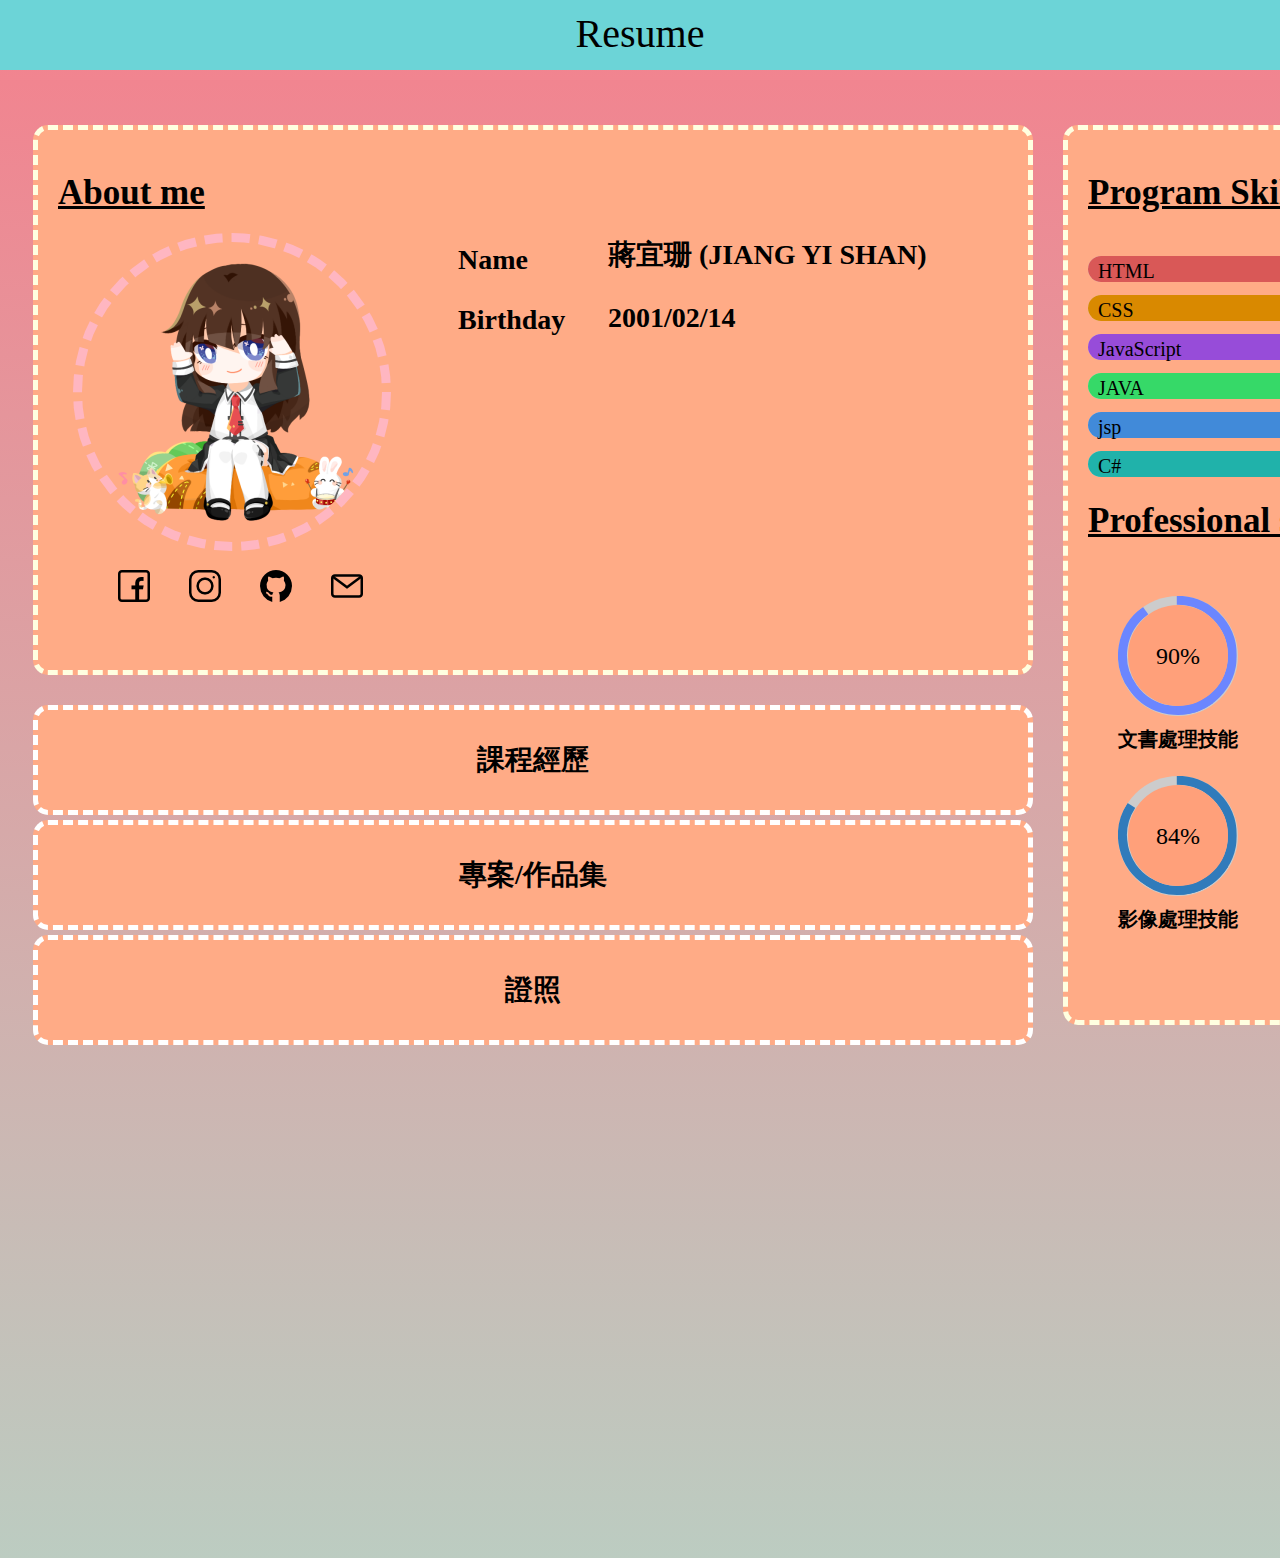
==== commit 774b8806: "" ====
--- a/index.html
+++ b/index.html
@@ -12,6 +12,7 @@
   <link href="assets/Css/timeline.css" rel="stylesheet">
   <link href="assets/Css/accordion.css" rel="stylesheet">
   <link href="assets/Css/flip-card.css" rel="stylesheet">
+  <link href="assets/Css/image_overlay_fade.css" rel="stylesheet">
   <script src="assets/Js/accordion.js"></script>
 </head>
 
@@ -33,6 +34,7 @@
       <a href="https://github.com/sakuya0214/"><img src="assets/Image/github.png" title="github"></a>
       <a href="mailto:s2122250.0@gmail.com"><img src="assets/Image/email.png" title="email"></a>
     </div>
+
     <div class="info">
       <p>Name</p>
       <p>Birthday</p>
@@ -92,6 +94,39 @@
         </div>
         <div class="normal">影像處理技能</div>
       </div>
+      <div class="c100 p84 img_p">
+        <span>84%</span>
+        <div class="slice">
+          <div class="bar"></div>
+          <div class="fill"></div>
+        </div>
+        <div class="normal">影像處理技能</div>
+      </div>
+      <div class="c100 p84 img_p">
+        <span>84%</span>
+        <div class="slice">
+          <div class="bar"></div>
+          <div class="fill"></div>
+        </div>
+        <div class="normal">影像處理技能</div>
+      </div>
+      <div class="c100 p84 img_p">
+        <span>84%</span>
+        <div class="slice">
+          <div class="bar"></div>
+          <div class="fill"></div>
+        </div>
+        <div class="normal">影像處理技能</div>
+      </div>
+      <div class="c100 p84 img_p">
+        <span>84%</span>
+        <div class="slice">
+          <div class="bar"></div>
+          <div class="fill"></div>
+        </div>
+        <div class="normal">影像處理技能</div>
+      </div>
+
     </div>
   </div>
 
@@ -139,14 +174,22 @@
           consequat.</p>
       </div>
 
-      <button class="accordion">Section 3</button>
+      <button class="accordion">證照</button>
       <div class="panel">
-        <p>Lorem ipsum dolor sit amet, consectetur adipisicing elit, sed do eiusmod tempor incididunt ut labore et
-          dolore
-          magna aliqua. Ut enim ad minim veniam, quis nostrud exercitation ullamco laboris nisi ut aliquip ex ea
-          commodo
-          consequat.</p>
-      </div>
+        <div class="license">
+          <img src="assets/Image/pic1.png" alt="license" class="image">
+          <div class="overlay">
+            <div class="text">Hello World</div>
+          </div>
+        </div>
+        <div class="license">
+          <img src="assets/Image/pic1.png" alt="license" class="image">
+          <div class="overlay">
+            <div class="text">Hello World</div>
+          </div>
+        </div>
+      </div>
+
       <script>
         var acc = document.getElementsByClassName("accordion");
         var i;
--- a/assets/Css/style.css
+++ b/assets/Css/style.css
@@ -37,13 +37,13 @@
 }
 
 .block2 {
-  height: 800px;
-  width: 490px;
+  height: 900px;
+  width: 600px;
   position: relative;
   top: 5%;
   left: 5%;
   padding: 20px;
-  margin: -550px 0 0 1040px;
+  margin: -550px 0 0 1050px;
   border-style: dashed;
   border-color: lightyellow;
   border-width: 5px;
--- a/assets/Css/circle.css
+++ b/assets/Css/circle.css
@@ -1108,6 +1108,7 @@
   -ms-transform: rotate(360deg);
   -o-transform: rotate(360deg);
   transform: rotate(360deg);
+
 }
 
 .c100:hover {
@@ -1133,6 +1134,7 @@
   animation-name: bar;
   animation-duration: 1.5s;
   animation-timing-function: ease-in;
+
 
 }
 
@@ -1161,7 +1163,8 @@
   border: 0.08em solid #6b86ff;
 }
 
-.clearfix {
+.c100 {
   position: relative;
-  top: -30px;
+  top: 45px;
+  margin: 30px;
 }--- a/assets/Css/accordion.css
+++ b/assets/Css/accordion.css
@@ -1,16 +1,17 @@
 .accordion {
   color: #444;
   cursor: pointer;
-  padding: 20px;
+  padding: 31px;
   margin-top: 5px;
   width: 1000px;
   border: dashed white 5px;
   background-color: #ffab86;
   font-size: 15px;
   position: relative;
+  top: -120px;
   font-size: 40px;
   font-family: impact, '微軟正黑體';
-  font-size: 20px;
+  font-size: 28px;
   font-weight: bolder;
   color: black;
 }
@@ -28,6 +29,7 @@
   overflow: hidden;
   transition: max-height 0.2s ease-out;
   position: relative;
+  top: -120px;
 }
 
 .accordion_bar {
--- a/assets/Css/image_overlay_fade.css
+++ b/assets/Css/image_overlay_fade.css
@@ -0,0 +1,40 @@
+.license {
+  position: relative;
+  width: 30%;
+  margin: 5%;
+}
+
+.image {
+  display: block;
+  width: auto;
+  height: 100%;
+}
+
+.overlay {
+  position: absolute;
+  top: 0;
+  bottom: 0;
+  left: 0;
+  right: 0;
+  height: 100%;
+  width: 100%;
+  opacity: 0;
+  transition: .5s ease;
+  background-color: #008CBA;
+}
+
+.license:hover .overlay {
+  opacity: 1;
+}
+
+.license .text {
+  color: white;
+  font-size: 20px;
+  position: absolute;
+  top: 50%;
+  left: 50%;
+  -webkit-transform: translate(-50%, -50%);
+  -ms-transform: translate(-50%, -50%);
+  transform: translate(-50%, -50%);
+  text-align: center;
+}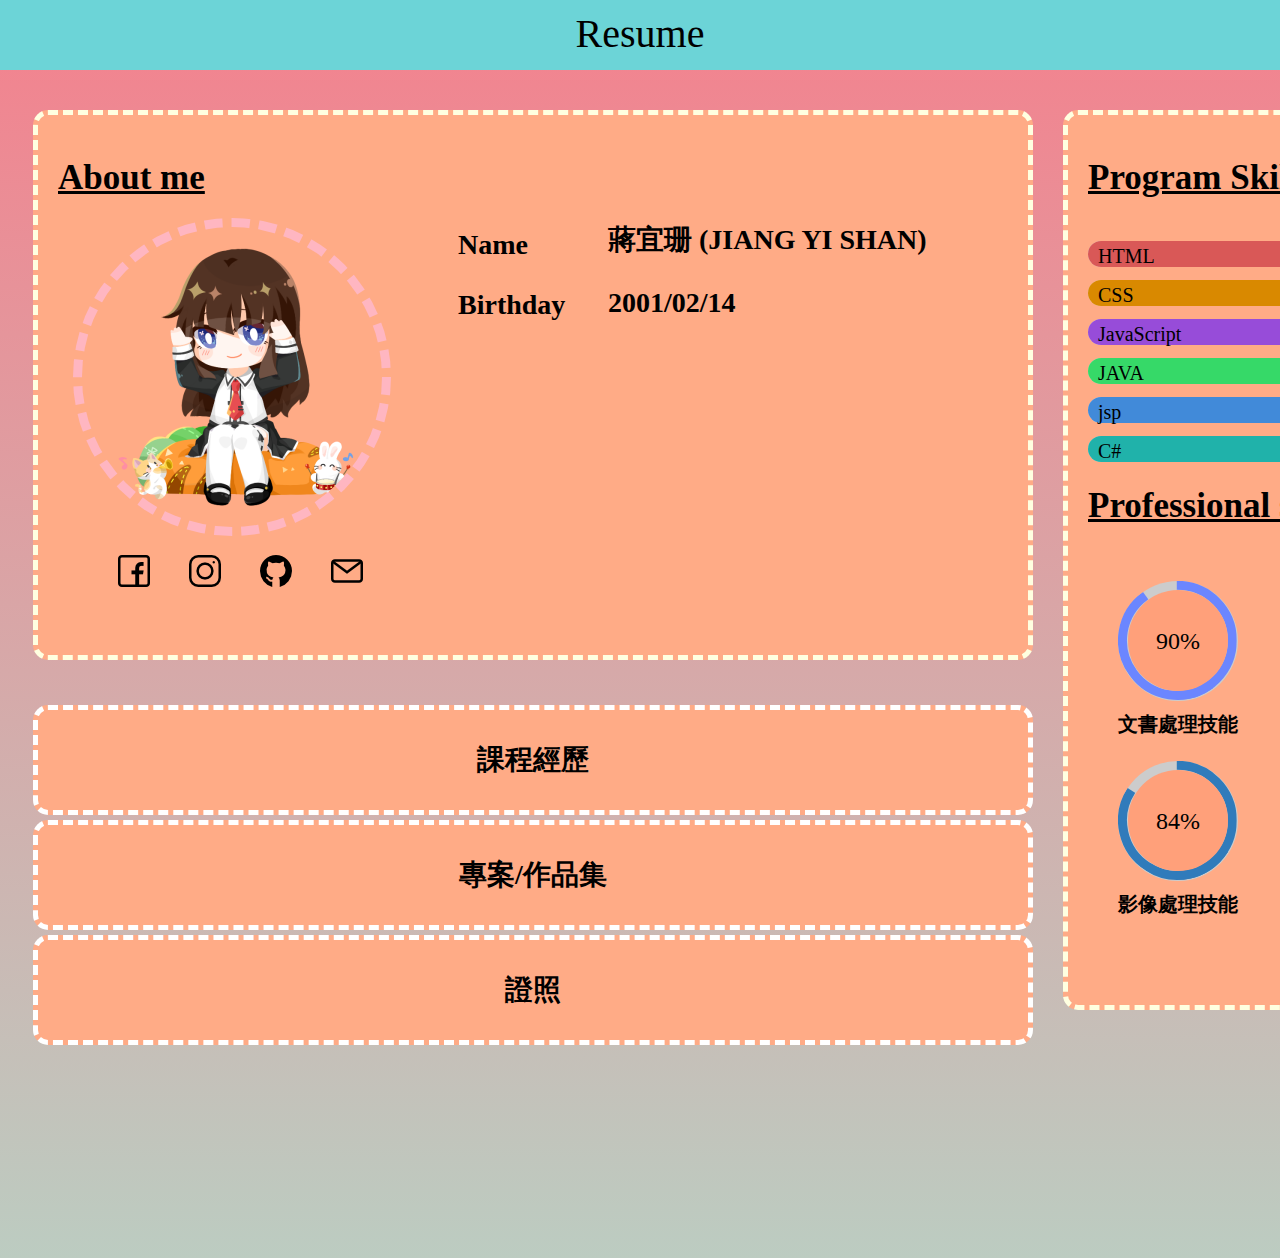
==== commit 61631116: "" ====
--- a/index.html
+++ b/index.html
@@ -160,6 +160,42 @@
               </div>
             </div>
           </div>
+          <div class="flip-card box left">
+            <div class="con flip-card-inner">
+              <div class="flip-card-front text">
+                <h2>大一下學期</h2>
+                <p>企業概論</p>
+              </div>
+              <div class="flip-card-back">
+                <h2>專案名稱</h2>
+                <p>傑克與魔豆纖餅</p>
+              </div>
+            </div>
+          </div>
+          <div class="flip-card box right">
+            <div class="con flip-card-inner">
+              <div class="flip-card-front text">
+                <h2>大一下學期</h2>
+                <p>企業概論</p>
+              </div>
+              <div class="flip-card-back">
+                <h2>專案名稱</h2>
+                <p>傑克與魔豆纖餅</p>
+              </div>
+            </div>
+          </div>
+          <div class="flip-card box left">
+            <div class="con flip-card-inner">
+              <div class="flip-card-front text">
+                <h2>大一下學期</h2>
+                <p>企業概論</p>
+              </div>
+              <div class="flip-card-back">
+                <h2>專案名稱</h2>
+                <p>傑克與魔豆纖餅</p>
+              </div>
+            </div>
+          </div>
         </div>
       </div>
 
@@ -176,38 +212,65 @@
 
       <button class="accordion">證照</button>
       <div class="panel">
-        <div class="license">
-          <img src="assets/Image/pic1.png" alt="license" class="image">
-          <div class="overlay">
-            <div class="text">Hello World</div>
-          </div>
-        </div>
-        <div class="license">
-          <img src="assets/Image/pic1.png" alt="license" class="image">
-          <div class="overlay">
-            <div class="text">Hello World</div>
-          </div>
-        </div>
-      </div>
-
-      <script>
-        var acc = document.getElementsByClassName("accordion");
-        var i;
-
-        for (i = 0; i < acc.length; i++) {
-          acc[i].addEventListener("click", function () {
-            this.classList.toggle("active");
-            var
-              panel = this.nextElementSibling;
-            if (panel.style.maxHeight) {
-              panel.style.maxHeight = null;
-            } else {
-              panel.style.maxHeight = panel.scrollHeight + "px";
-            }
-          });
-        }
-      </script>
-    </div>
+        <table border="1">
+          <tr>
+            <td class="license"><img src="assets/Image/pic1.png" alt="license" class="image">
+              <div class="overlay">
+                <div class="text">Hello World</div>
+              </div>
+            </td>
+            <td class="license"> <img src="assets/Image/pic1.png" alt="license" class="image">
+              <div class="overlay">
+                <div class="text">Hello World</div>
+              </div>
+            </td>
+          </tr>
+          <tr>
+            <td class="license"><img src="assets/Image/pic1.png" alt="license" class="image">
+              <div class="overlay">
+                <div class="text">Hello World</div>
+              </div>
+            </td>
+            <td class="license"> <img src="assets/Image/pic1.png" alt="license" class="image">
+              <div class="overlay">
+                <div class="text">Hello World</div>
+              </div>
+            </td>
+          </tr>
+          <tr>
+            <td class="license"><img src="assets/Image/pic1.png" alt="license" class="image">
+              <div class="overlay">
+                <div class="text">Hello World</div>
+              </div>
+            </td>
+            <td class="license"> <img src="assets/Image/pic1.png" alt="license" class="image">
+              <div class="overlay">
+                <div class="text">Hello World</div>
+              </div>
+            </td>
+          </tr>
+        </table>
+      </div>
+    </div>
+
+    <script>
+      var acc = document.getElementsByClassName("accordion");
+      var i;
+
+      for (i = 0; i < acc.length; i++) {
+        acc[i].addEventListener("click", function () {
+          this.classList.toggle("active");
+          var
+            panel = this.nextElementSibling;
+          if (panel.style.maxHeight) {
+            panel.style.maxHeight = null;
+          } else {
+            panel.style.maxHeight = panel.scrollHeight + "px";
+          }
+        });
+      }
+    </script>
+  </div>
   </div>
 </body>
 
--- a/assets/Css/style.css
+++ b/assets/Css/style.css
@@ -1,6 +1,6 @@
 body {
   background-image: linear-gradient(to top, #bcccc1 0%, #ff7283 120%);
-  height: 1500px;
+  height: 1200px;
   width: 100px;
 }
 
--- a/assets/Css/timeline.css
+++ b/assets/Css/timeline.css
@@ -1,6 +1,6 @@
 /* The actual timeline (the vertical ruler) */
 .timeline {
-  height: 550px;
+  height: 1000px;
   width: 1000px;
   position: relative;
   top: 100px;
--- a/assets/Css/accordion.css
+++ b/assets/Css/accordion.css
@@ -30,6 +30,7 @@
   transition: max-height 0.2s ease-out;
   position: relative;
   top: -120px;
+  height: auto;
 }
 
 .accordion_bar {
--- a/assets/Css/image_overlay_fade.css
+++ b/assets/Css/image_overlay_fade.css
@@ -8,6 +8,7 @@
   display: block;
   width: auto;
   height: 100%;
+  padding: 5%;
 }
 
 .overlay {
@@ -37,4 +38,9 @@
   -ms-transform: translate(-50%, -50%);
   transform: translate(-50%, -50%);
   text-align: center;
+}
+
+table {
+  margin: 10px;
+  padding: 10px;
 }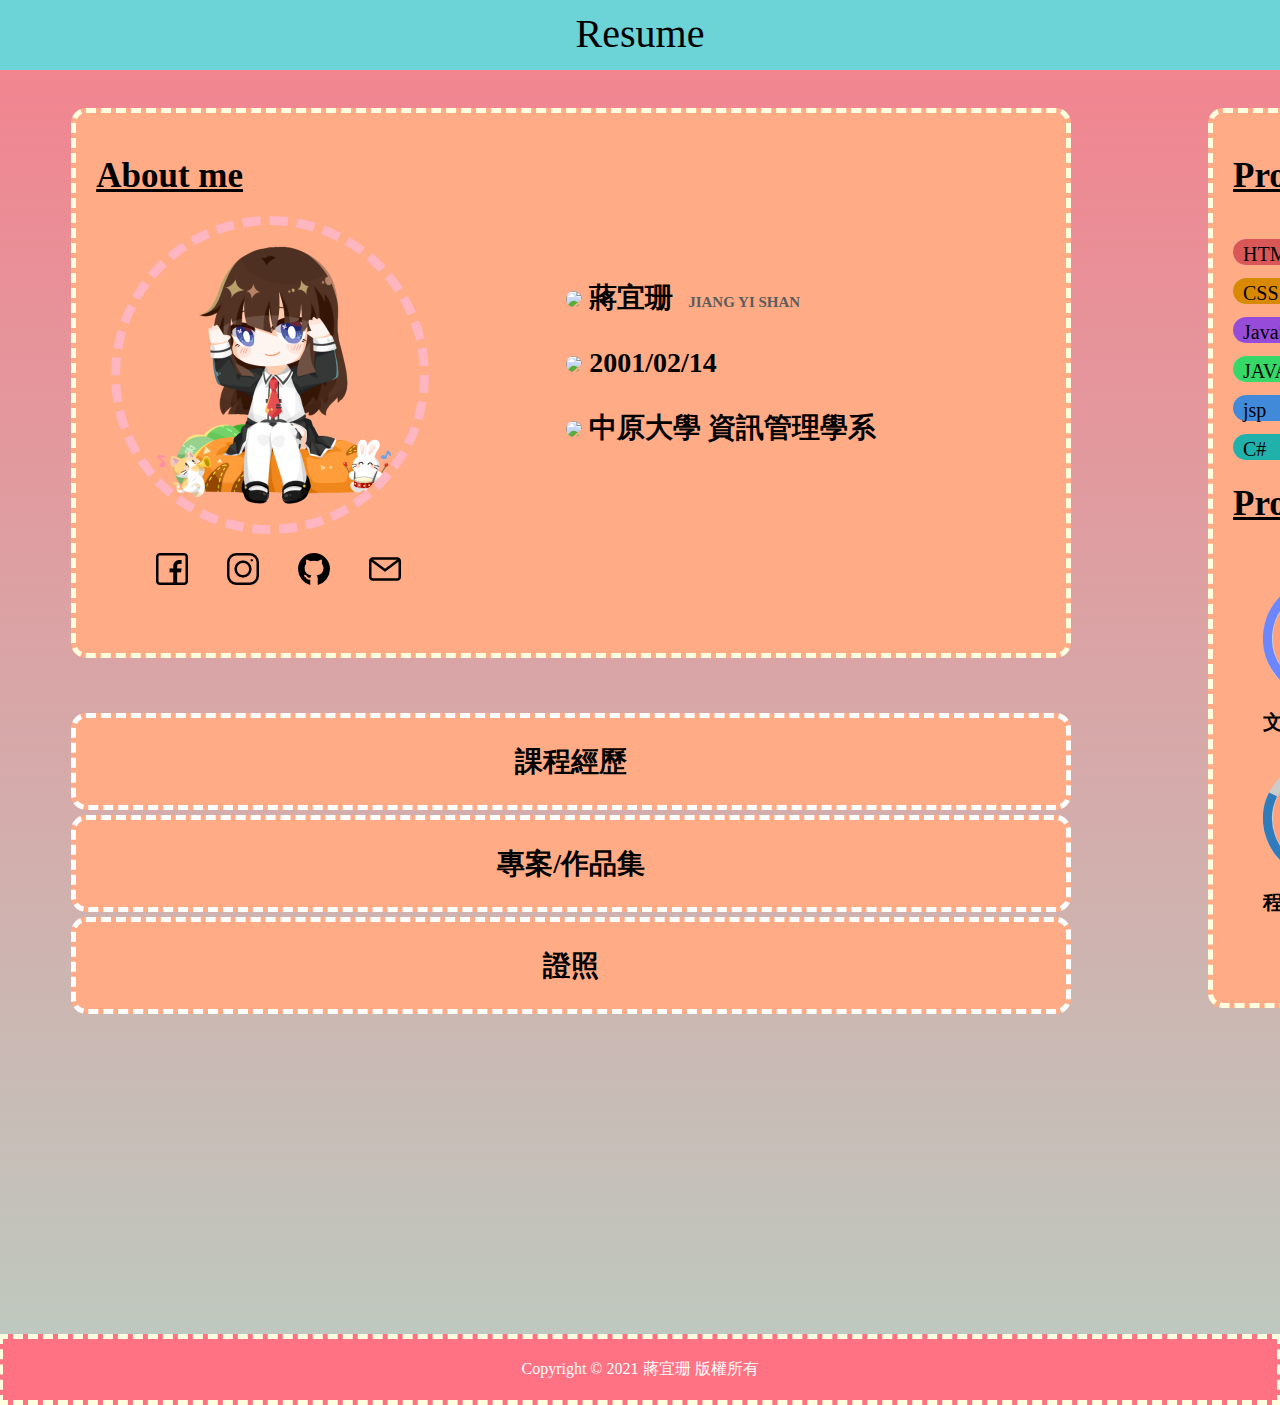
==== commit d7ce1b0a: "Add files via upload" ====
--- a/index.html
+++ b/index.html
@@ -21,7 +21,7 @@
     <div class="title">Resume</div>
   </div>
 
-  <div class="block1 anm2">
+  <div class="block1">
     <div class="about">
       <h1>About me</h1>
     </div>
@@ -36,13 +36,20 @@
     </div>
 
     <div class="info">
-      <p>Name</p>
-      <p>Birthday</p>
-    </div>
-    <div class="infomation">
-      <p>蔣宜珊 (JIANG YI SHAN)</p>
-      <p>2001/02/14</p>
-    </div>
+      <div class="infomation">
+        <img src="assets/Image/user.png">
+        蔣宜珊<h7>　JIANG YI SHAN</h7>
+      </div>
+      <div class="infomation">
+        <img src="assets/Image/birthday.png">
+        2001/02/14
+      </div>
+      <div class="infomation">
+        <img src="assets/Image/college-graduation.png">
+        中原大學 資訊管理學系
+      </div>
+    </div>
+
   </div>
 
 
@@ -76,6 +83,7 @@
         </div>
       </div>
     </div>
+
     <h1>Professional skill</h1>
     <div class="clearfix">
       <div class="c100 p90 instrument">
@@ -94,37 +102,37 @@
         </div>
         <div class="normal">影像處理技能</div>
       </div>
-      <div class="c100 p84 img_p">
-        <span>84%</span>
-        <div class="slice">
-          <div class="bar"></div>
-          <div class="fill"></div>
-        </div>
-        <div class="normal">影像處理技能</div>
-      </div>
-      <div class="c100 p84 img_p">
-        <span>84%</span>
-        <div class="slice">
-          <div class="bar"></div>
-          <div class="fill"></div>
-        </div>
-        <div class="normal">影像處理技能</div>
-      </div>
-      <div class="c100 p84 img_p">
-        <span>84%</span>
-        <div class="slice">
-          <div class="bar"></div>
-          <div class="fill"></div>
-        </div>
-        <div class="normal">影像處理技能</div>
-      </div>
-      <div class="c100 p84 img_p">
-        <span>84%</span>
-        <div class="slice">
-          <div class="bar"></div>
-          <div class="fill"></div>
-        </div>
-        <div class="normal">影像處理技能</div>
+      <div class="c100 p67 img_p">
+        <span>67%</span>
+        <div class="slice">
+          <div class="bar"></div>
+          <div class="fill"></div>
+        </div>
+        <div class="normal">團隊溝通技能</div>
+      </div>
+      <div class="c100 p82 img_p">
+        <span>82%</span>
+        <div class="slice">
+          <div class="bar"></div>
+          <div class="fill"></div>
+        </div>
+        <div class="normal">程式設計技能</div>
+      </div>
+      <div class="c100 p72 img_p">
+        <span>72%</span>
+        <div class="slice">
+          <div class="bar"></div>
+          <div class="fill"></div>
+        </div>
+        <div class="normal">網頁設計技能</div>
+      </div>
+      <div class="c100 p76 img_p">
+        <span>76%</span>
+        <div class="slice">
+          <div class="bar"></div>
+          <div class="fill"></div>
+        </div>
+        <div class="normal">日文翻譯技能</div>
       </div>
 
     </div>
@@ -163,36 +171,24 @@
           <div class="flip-card box left">
             <div class="con flip-card-inner">
               <div class="flip-card-front text">
-                <h2>大一下學期</h2>
-                <p>企業概論</p>
+                <h2>大二上學期</h2>
+                <p>網路程式設計</p>
               </div>
               <div class="flip-card-back">
                 <h2>專案名稱</h2>
-                <p>傑克與魔豆纖餅</p>
+                <p>c.m（chocolate market）［後端］</p>
               </div>
             </div>
           </div>
           <div class="flip-card box right">
             <div class="con flip-card-inner">
               <div class="flip-card-front text">
-                <h2>大一下學期</h2>
-                <p>企業概論</p>
-              </div>
-              <div class="flip-card-back">
-                <h2>專案名稱</h2>
-                <p>傑克與魔豆纖餅</p>
-              </div>
-            </div>
-          </div>
-          <div class="flip-card box left">
-            <div class="con flip-card-inner">
-              <div class="flip-card-front text">
-                <h2>大一下學期</h2>
-                <p>企業概論</p>
-              </div>
-              <div class="flip-card-back">
-                <h2>專案名稱</h2>
-                <p>傑克與魔豆纖餅</p>
+                <h2>大二下學期</h2>
+                <p>多媒體程式設計</p>
+              </div>
+              <div class="flip-card-back">
+                <h2>期中專案主題</h2>
+                <p>中原大學通識活動</p>
               </div>
             </div>
           </div>
@@ -216,31 +212,31 @@
           <tr>
             <td class="license"><img src="assets/Image/pic1.png" alt="license" class="image">
               <div class="overlay">
-                <div class="text">Hello World</div>
+                <div class="text">電腦軟體丙檢</div>
               </div>
             </td>
             <td class="license"> <img src="assets/Image/pic1.png" alt="license" class="image">
               <div class="overlay">
-                <div class="text">Hello World</div>
+                <div class="text">會計資訊丙檢</div>
               </div>
             </td>
           </tr>
           <tr>
             <td class="license"><img src="assets/Image/pic1.png" alt="license" class="image">
               <div class="overlay">
-                <div class="text">Hello World</div>
+                <div class="text">門市服務丙檢</div>
               </div>
             </td>
             <td class="license"> <img src="assets/Image/pic1.png" alt="license" class="image">
               <div class="overlay">
-                <div class="text">Hello World</div>
+                <div class="text">TQCWord</div>
               </div>
             </td>
           </tr>
           <tr>
             <td class="license"><img src="assets/Image/pic1.png" alt="license" class="image">
               <div class="overlay">
-                <div class="text">Hello World</div>
+                <div class="text">TQCExcel</div>
               </div>
             </td>
             <td class="license"> <img src="assets/Image/pic1.png" alt="license" class="image">
@@ -271,7 +267,11 @@
       }
     </script>
   </div>
-  </div>
+  <footer>
+    <div>Copyright © 2021 蔣宜珊 版權所有</div>
+    <!-- A footer for the page. -->
+  </footer>
 </body>
 
+
 </html>--- a/assets/Css/style.css
+++ b/assets/Css/style.css
@@ -1,7 +1,7 @@
 body {
   background-image: linear-gradient(to top, #bcccc1 0%, #ff7283 120%);
-  height: 1200px;
-  width: 100px;
+  height: auto;
+  width: auto;
 }
 
 .header {
@@ -26,10 +26,9 @@
   height: 550px;
   width: 1000px;
   position: relative;
-  top: 5%;
-  left: 50%;
+  top: 100px;
+  left: 5%;
   padding: 20px;
-  margin: 50px 0 0 -25px;
   border-style: dashed;
   border-color: lightyellow;
   border-width: 5px;
@@ -40,10 +39,9 @@
   height: 900px;
   width: 600px;
   position: relative;
-  top: 5%;
-  left: 5%;
+  top: -450px;
+  left: 1200px;
   padding: 20px;
-  margin: -550px 0 0 1050px;
   border-style: dashed;
   border-color: lightyellow;
   border-width: 5px;
@@ -85,7 +83,6 @@
 
 .line {
   transition: 1s ease-in-out;
-
   width: 320px;
 }
 
@@ -94,25 +91,26 @@
   margin-left: 35px;
   position: relative;
   left: 25px;
-
 }
 
 .info {
   position: relative;
-  top: -390px;
-  left: 400px;
+  top: -330px;
+  left: 450px;
+  width: 500px;
   font-family: impact, '微軟正黑體';
   font-size: 28px;
   font-weight: bold;
 }
 
 .infomation {
-  position: relative;
-  top: -518px;
-  left: 550px;
-  font-family: impact, '微軟正黑體';
-  font-size: 28px;
-  font-weight: bold;
+  margin: 10px;
+  padding: 10px;
+}
+
+.infomation h7 {
+  color: #5c5c5c;
+  font-size: 15px;
 }
 
 *,
@@ -120,4 +118,24 @@
 a,
 a:hover {
   cursor: url(../Image/cur.png), auto;
+
+}
+
+footer {
+  background-color: #ff7283;
+  width: auto;
+  border-radius: 0px;
+  color: white;
+  margin: -10px;
+  padding: 20px;
+  border-style: dashed;
+  border-color: lightyellow;
+  border-width: 5px;
+}
+
+footer div {
+  text-align: center;
+  padding: 0;
+  margin: 0;
+
 }--- a/assets/Css/accordion.css
+++ b/assets/Css/accordion.css
@@ -1,14 +1,12 @@
 .accordion {
   color: #444;
   cursor: pointer;
-  padding: 31px;
-  margin-top: 5px;
+  padding: 24.5px;
   width: 1000px;
   border: dashed white 5px;
   background-color: #ffab86;
+  margin-top: 5px;
   font-size: 15px;
-  position: relative;
-  top: -120px;
   font-size: 40px;
   font-family: impact, '微軟正黑體';
   font-size: 28px;
@@ -22,19 +20,20 @@
 }
 
 .panel {
-  padding: 0 18px;
+  padding: 0px;
   background-color: #ffc8c8;
   max-height: 0;
   width: 1000px;
+  height: auto;
   overflow: hidden;
   transition: max-height 0.2s ease-out;
-  position: relative;
-  top: -120px;
-  height: auto;
+
 }
 
 .accordion_bar {
   position: relative;
-  left: 50%;
-  margin: -130px 0 0 -25px;
+  width: 1000px;
+  top: -750px;
+  left: 5%;
+  margin-bottom: -430px;
 }--- a/assets/Css/flip-card.css
+++ b/assets/Css/flip-card.css
@@ -2,6 +2,7 @@
 .flip-card {
   height: 150px;
   /* Remove this if you don't want the 3D effect */
+
 }
 
 /* This container is needed to position the front and back side */
@@ -31,5 +32,5 @@
 .flip-card-back {
   transform: rotateY(180deg);
   position: relative;
-  top: -100px
+  top: -100px;
 }--- a/assets/Css/image_overlay_fade.css
+++ b/assets/Css/image_overlay_fade.css
@@ -30,7 +30,7 @@
 
 .license .text {
   color: white;
-  font-size: 20px;
+  font-size: 30px;
   position: absolute;
   top: 50%;
   left: 50%;
@@ -38,6 +38,9 @@
   -ms-transform: translate(-50%, -50%);
   transform: translate(-50%, -50%);
   text-align: center;
+  font-family: impact,
+    '微軟正黑體';
+  font-weight: bold;
 }
 
 table {
